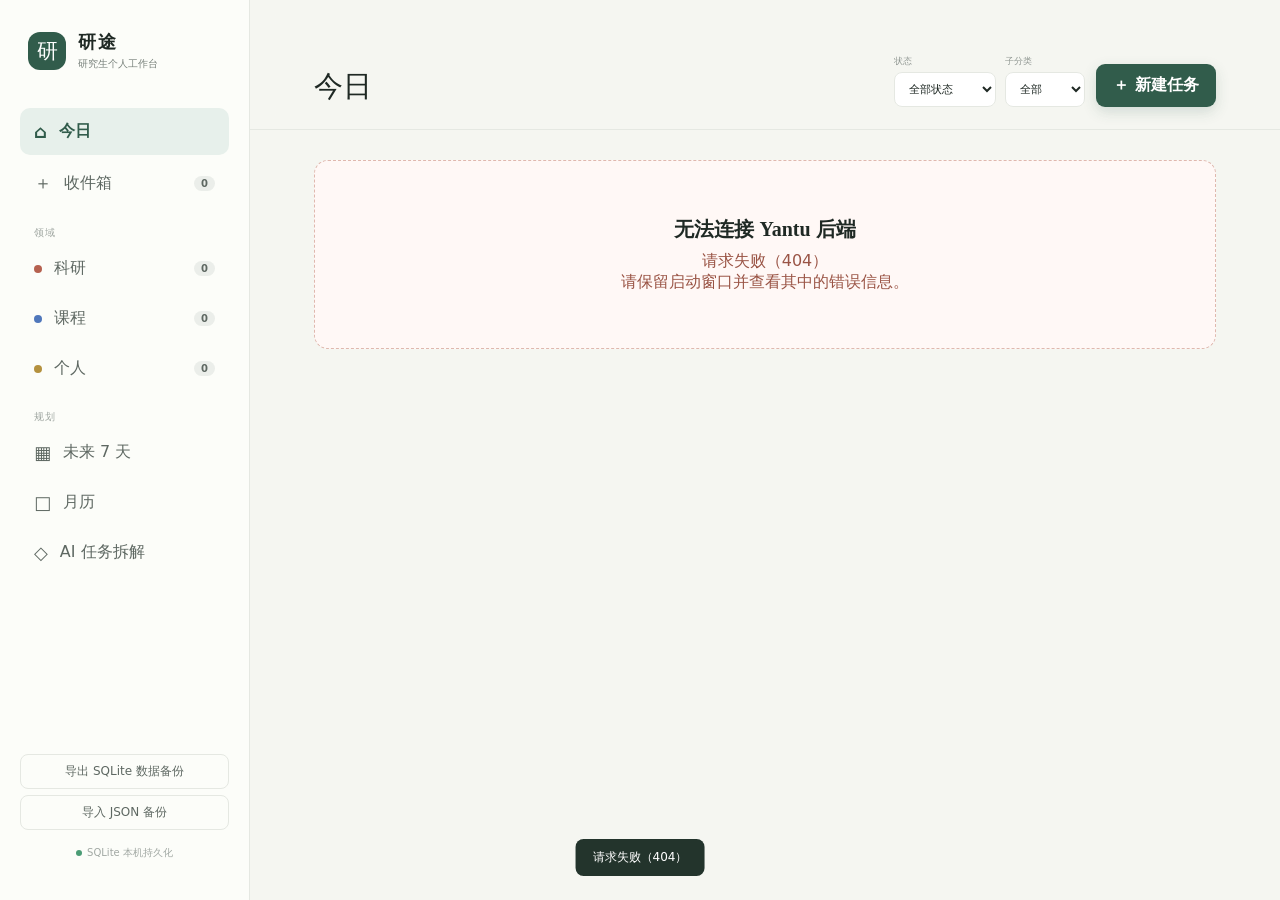
==== src/yantu/web/index.html @ 98b24134 "Initial Yantu project structure" ====
<!doctype html>
<html lang="zh-CN">
<head>
  <meta charset="UTF-8">
  <meta name="viewport" content="width=device-width, initial-scale=1.0">
  <meta name="theme-color" content="#f7f8f3">
  <title>研途 · 研究生个人工作台</title>
  <link rel="stylesheet" href="styles.css?v=20260811.3">
</head>
<body>
  <div class="app-shell">
    <aside class="sidebar">
      <div class="brand"><span class="brand-mark">研</span><div><strong>研途</strong><small>研究生个人工作台</small></div></div>
      <nav id="nav" aria-label="主导航">
        <button class="nav-item active" data-view="today"><span>⌂</span>今日</button>
        <button class="nav-item" data-view="inbox"><span>＋</span>收件箱 <b id="count-inbox">0</b></button>
        <p class="nav-label">领域</p>
        <button class="nav-item" data-view="research"><i class="dot research"></i>科研 <b id="count-research">0</b></button>
        <button class="nav-item" data-view="course"><i class="dot course"></i>课程 <b id="count-course">0</b></button>
        <button class="nav-item" data-view="personal"><i class="dot personal"></i>个人 <b id="count-personal">0</b></button>
        <p class="nav-label">规划</p>
        <button class="nav-item" data-view="week"><span>▦</span>未来 7 天</button>
        <button class="nav-item" data-view="month"><span>□</span>月历</button>
        <button class="nav-item" data-view="ai"><span>◇</span>AI 任务拆解</button>
      </nav>
      <div class="sidebar-bottom">
        <button class="quiet-btn" id="export-btn">导出 SQLite 数据备份</button>
        <label class="quiet-btn file-btn">导入 JSON 备份<input type="file" id="import-file" accept="application/json"></label>
        <p><span class="storage-dot"></span>SQLite 本机持久化</p>
      </div>
    </aside>

    <main>
      <header class="topbar">
        <button class="menu-btn" id="menu-btn" aria-label="打开菜单">☰</button>
        <div><p id="date-label"></p><h1 id="view-title">今日</h1></div>
        <div class="top-actions">
          <label class="compact-field"><span>状态</span><select id="status-filter"><option value="all">全部状态</option><option value="not_started">未开始</option><option value="in_progress">进行中</option><option value="waiting">等待</option><option value="completed">已完成</option><option value="cancelled">已取消</option></select></label>
          <label class="compact-field"><span>子分类</span><select id="subcategory-filter"><option value="all">全部</option></select></label>
          <button class="primary-btn" id="add-btn"><span>＋</span> 新建任务</button>
        </div>
      </header>
      <section id="content" class="content" aria-live="polite"><div class="loading">正在连接 Yantu 数据库…</div></section>
    </main>
  </div>

  <dialog id="task-dialog">
    <form id="task-form">
      <div class="dialog-head"><div><p>把想法变成下一步行动</p><h2 id="dialog-title">新建任务</h2></div><button type="button" class="icon-btn" id="close-dialog" aria-label="关闭">×</button></div>
      <input type="hidden" id="task-id">
      <label class="field full"><span>标题 *</span><input id="task-title" required maxlength="160" placeholder="例如：整理本周实验结果并准备组会汇报" autofocus></label>
      <div class="form-grid">
        <label class="field"><span>一级领域 *</span><select id="task-domain"><option value="research">科研</option><option value="course">课程</option><option value="personal">个人</option><option value="inbox">收件箱（稍后整理）</option></select></label>
        <label class="field"><span>二级分类 / 标签</span><input id="task-subcategory" maxlength="60" placeholder="论文阅读、实验、作业……"></label>
      </div>
      <label class="field full"><span>描述</span><textarea id="task-description" rows="2" maxlength="1000" placeholder="任务背景、完成标准或下一步行动"></textarea></label>
      <div class="form-grid three">
        <label class="field"><span>开始日期</span><input type="date" id="task-start-date"></label>
        <label class="field"><span>截止日期</span><input type="date" id="task-due-date"></label>
        <label class="field"><span>优先级</span><select id="task-priority"><option value="urgent">紧急</option><option value="high">高</option><option value="medium" selected>中</option><option value="low">低</option></select></label>
      </div>
      <div class="form-grid three">
        <label class="field"><span>状态</span><select id="task-status"><option value="not_started">未开始</option><option value="in_progress">进行中</option><option value="waiting">等待</option><option value="completed">已完成</option><option value="cancelled">已取消</option></select></label>
        <label class="field"><span>完成度（%）</span><input type="number" id="task-progress" min="0" max="100" step="5" value="0"></label>
        <label class="field"><span>标签（逗号分隔）</span><input id="task-tags" maxlength="200" placeholder="导师, 组会"></label>
      </div>
      <div class="form-grid">
        <label class="field"><span>预计耗时（分钟）</span><input type="number" id="task-estimated" min="0" max="100000" step="5" value="60"></label>
        <label class="field"><span>实际耗时（分钟）</span><input type="number" id="task-actual" min="0" max="100000" step="5" value="0"></label>
      </div>
      <div class="repeat-row"><label><input type="checkbox" id="task-recurring"> 重复任务</label><input id="task-recurrence" maxlength="100" placeholder="例如：每月最后一个周五" disabled></div>
      <label class="field full"><span>备注</span><textarea id="task-notes" rows="2" maxlength="1000" placeholder="资料位置、临时提醒或复盘记录"></textarea></label>
      <div class="dialog-actions"><button type="button" class="danger-btn hidden" id="delete-btn">删除任务</button><span></span><button type="button" class="secondary-btn" id="cancel-btn">取消</button><button type="submit" class="primary-btn">保存任务</button></div>
    </form>
  </dialog>
  <div class="toast" id="toast" role="status"></div>
  <script src="app.js?v=20260811.3"></script>
</body>
</html>
---- src/yantu/web/styles.css ----
:root{--bg:#f5f6f1;--panel:#fff;--ink:#1f2924;--muted:#78817b;--line:#e5e8e2;--green:#315c4b;--green2:#e7f0eb;--course:#4f77bb;--research:#b5614f;--life:#b4913e;--shadow:0 18px 50px rgba(36,55,46,.11)}*{box-sizing:border-box}body{margin:0;background:var(--bg);color:var(--ink);font-family:"Microsoft YaHei UI","PingFang SC",system-ui,sans-serif}.app-shell{display:grid;grid-template-columns:250px 1fr;min-height:100vh}.sidebar{position:sticky;top:0;height:100vh;background:#fcfdf9;border-right:1px solid var(--line);padding:30px 20px;display:flex;flex-direction:column}.brand{display:flex;gap:12px;align-items:center;padding:0 8px 34px}.brand-mark{display:grid;place-items:center;width:38px;height:38px;background:var(--green);color:white;border-radius:12px;font-family:serif;font-size:21px}.brand strong{display:block;font-size:18px;letter-spacing:2px}.brand small{display:block;color:var(--muted);font-size:10px;margin-top:3px}.nav-item,.filter-item,.quiet-btn{border:0;background:transparent;color:#5e6862;font:inherit;cursor:pointer}.nav-item{width:100%;padding:13px 14px;border-radius:10px;text-align:left;margin:3px 0;display:flex;gap:12px;align-items:center}.nav-item span{font-size:18px}.nav-item:hover,.nav-item.active{background:var(--green2);color:var(--green);font-weight:650}.sidebar-section{margin-top:26px;border-top:1px solid var(--line);padding-top:23px}.sidebar-section>p{font-size:11px;color:#9aa19d;text-transform:uppercase;letter-spacing:1.5px;padding:0 14px}.filter-item{width:100%;display:flex;align-items:center;gap:10px;padding:10px 14px;border-radius:9px;text-align:left}.filter-item:hover,.filter-item.active{background:#f1f3ef;color:var(--ink)}.filter-item b{margin-left:auto;font-size:11px;background:#ecefeb;padding:2px 7px;border-radius:20px}.dot{width:8px;height:8px;border-radius:50%;background:#aeb5b0}.dot.course{background:var(--course)}.dot.research{background:var(--research)}.dot.life{background:var(--life)}.sidebar-bottom{margin-top:auto;display:grid;gap:6px}.quiet-btn{border:1px solid var(--line);border-radius:8px;padding:8px 10px;text-align:center;font-size:12px}.file-btn input{display:none}.sidebar-bottom p{text-align:center;font-size:10px;color:#a1a8a3}.topbar{height:130px;padding:32px 5vw 22px;display:flex;align-items:end;border-bottom:1px solid var(--line);background:rgba(245,246,241,.85);backdrop-filter:blur(12px);position:sticky;top:0;z-index:5}.topbar p{margin:0 0 5px;color:var(--muted);font-size:13px}.topbar h1{margin:0;font-family:Georgia,"Songti SC",serif;font-size:29px;font-weight:500}.topbar .primary-btn{margin-left:auto}.primary-btn,.secondary-btn,.danger-btn{border:0;border-radius:9px;padding:11px 17px;font:inherit;font-weight:650;cursor:pointer}.primary-btn{background:var(--green);color:white;box-shadow:0 5px 14px rgba(49,92,75,.18)}.primary-btn:hover{background:#254c3d}.secondary-btn{background:#edf0ec;color:var(--ink)}.danger-btn{background:#fff0ed;color:#a34d3e}.content{padding:30px 5vw 60px;max-width:1400px;margin:auto}.summary-grid{display:grid;grid-template-columns:2fr 1fr 1fr;gap:16px;margin-bottom:26px}.summary-card{background:var(--panel);border:1px solid var(--line);border-radius:14px;padding:20px 22px;min-height:106px}.summary-card.hero{background:var(--green);color:white;border:0;position:relative;overflow:hidden}.summary-card.hero:after{content:"";position:absolute;width:130px;height:130px;border:24px solid rgba(255,255,255,.06);border-radius:50%;right:-35px;top:-45px}.summary-card p{margin:0;color:var(--muted);font-size:12px}.summary-card.hero p{color:#c8d8d1}.summary-card strong{display:block;font-family:Georgia,serif;font-size:30px;margin-top:9px;font-weight:500}.summary-card span{font-size:12px;color:var(--muted)}.summary-card.hero span{color:#c8d8d1}.section-head{display:flex;justify-content:space-between;align-items:center;margin:22px 0 12px}.section-head h2{font-size:15px;margin:0}.section-head span{font-size:12px;color:var(--muted)}.task-list{display:grid;gap:9px}.task-card{background:var(--panel);border:1px solid var(--line);border-left:4px solid #aeb5b0;border-radius:11px;padding:15px 17px;display:grid;grid-template-columns:auto 1fr auto;gap:14px;align-items:center;transition:.15s}.task-card:hover{transform:translateY(-1px);box-shadow:0 8px 22px rgba(40,55,48,.06)}.task-card.course{border-left-color:var(--course)}.task-card.research{border-left-color:var(--research)}.task-card.life{border-left-color:var(--life)}.check{appearance:none;width:19px;height:19px;border:2px solid #bac2bd;border-radius:50%;cursor:pointer}.check:checked{background:var(--green);border-color:var(--green);box-shadow:inset 0 0 0 4px white}.task-main{min-width:0}.task-main h3{font-size:14px;margin:0 0 5px;font-weight:650}.task-main p{font-size:11px;color:var(--muted);margin:0;white-space:nowrap;overflow:hidden;text-overflow:ellipsis}.task-card.done{opacity:.55}.task-card.done h3{text-decoration:line-through}.task-meta{text-align:right;display:flex;align-items:center;gap:9px}.badge{font-size:10px;padding:4px 8px;border-radius:12px;background:#f0f2ef;color:#68716c;white-space:nowrap}.badge.high{background:#fff0ed;color:#a45143}.edit-btn{border:0;background:transparent;color:#8a928d;cursor:pointer;font-size:18px;padding:5px}.empty{background:var(--panel);border:1px dashed #ccd2cd;border-radius:14px;text-align:center;padding:55px 20px;color:var(--muted)}.empty strong{display:block;color:var(--ink);font-family:Georgia,"Songti SC",serif;font-size:20px;margin-bottom:8px}.week-grid{display:grid;grid-template-columns:repeat(7,1fr);gap:9px}.day-column{min-height:360px}.day-head{padding:10px;text-align:center;color:var(--muted);font-size:11px}.day-head strong{display:block;color:var(--ink);font-family:Georgia,serif;font-size:20px;margin-top:4px}.day-head.today strong{background:var(--green);color:white;width:32px;height:32px;line-height:32px;border-radius:50%;margin:4px auto 0}.mini-task{background:white;border:1px solid var(--line);border-left:3px solid #aaa;border-radius:8px;padding:9px;margin-bottom:7px;cursor:pointer}.mini-task.course{border-left-color:var(--course)}.mini-task.research{border-left-color:var(--research)}.mini-task.life{border-left-color:var(--life)}.mini-task.done{opacity:.45;text-decoration:line-through}.mini-task b{display:block;font-size:11px;line-height:1.4}.mini-task span{font-size:9px;color:var(--muted)}.calendar{display:grid;grid-template-columns:repeat(7,1fr);background:var(--line);gap:1px;border:1px solid var(--line);border-radius:13px;overflow:hidden}.calendar-weekday{background:#f2f4f0;padding:10px;text-align:center;font-size:11px;color:var(--muted)}.calendar-day{background:white;min-height:112px;padding:9px}.calendar-day.outside{background:#fafbf8;color:#bdc3bf}.calendar-day .num{font:14px Georgia,serif}.calendar-day.today .num{display:grid;place-items:center;width:25px;height:25px;background:var(--green);color:white;border-radius:50%}.cal-task{font-size:9px;padding:4px 5px;border-radius:4px;background:#f1f3f0;margin-top:5px;white-space:nowrap;overflow:hidden;text-overflow:ellipsis;cursor:pointer}.cal-task.course{color:#385d99;background:#eef3fb}.cal-task.research{color:#994b3e;background:#fbeeea}.cal-task.life{color:#8c701e;background:#fbf5df}.month-nav{display:flex;align-items:center;justify-content:space-between;margin-bottom:14px}.month-nav h2{font-family:Georgia,"Songti SC",serif;font-size:19px;font-weight:500}.month-nav button{border:1px solid var(--line);background:white;border-radius:8px;padding:7px 12px;cursor:pointer}.menu-btn{display:none;border:0;background:transparent;font-size:22px;margin-right:12px}dialog{border:0;border-radius:16px;padding:0;width:min(600px,calc(100vw - 30px));box-shadow:var(--shadow)}dialog::backdrop{background:rgba(26,36,31,.45);backdrop-filter:blur(3px)}#task-form{padding:26px}.dialog-head{display:flex;justify-content:space-between;margin-bottom:24px}.dialog-head p{margin:0 0 4px;color:var(--muted);font-size:11px}.dialog-head h2{margin:0;font-family:Georgia,"Songti SC",serif;font-weight:500}.icon-btn{border:0;background:#f0f2ef;width:30px;height:30px;border-radius:50%;font-size:20px;cursor:pointer}.form-grid{display:grid;grid-template-columns:1fr 1fr;gap:16px}.field{display:grid;gap:7px;margin-bottom:16px}.field span{font-size:11px;color:#68716b;font-weight:650}.field input,.field select,.field textarea{width:100%;border:1px solid #dce1dc;border-radius:8px;padding:11px 12px;background:#fbfcfa;font:inherit;font-size:13px;color:var(--ink);outline:none}.field input:focus,.field select:focus,.field textarea:focus{border-color:#6f9485;box-shadow:0 0 0 3px #eaf1ed}.field textarea{resize:vertical}.dialog-actions{display:flex;gap:9px;align-items:center;margin-top:8px}.dialog-actions span{flex:1}.hidden{display:none}.toast{position:fixed;bottom:24px;left:50%;transform:translate(-50%,20px);background:#23342c;color:white;padding:10px 17px;border-radius:8px;font-size:12px;opacity:0;pointer-events:none;transition:.25s;z-index:20}.toast.show{opacity:1;transform:translate(-50%,0)}@media(max-width:850px){.app-shell{grid-template-columns:1fr}.sidebar{position:fixed;z-index:12;transform:translateX(-100%);transition:.2s;width:250px;box-shadow:var(--shadow)}.sidebar.open{transform:translateX(0)}.menu-btn{display:block}.topbar{height:105px;padding:20px}.content{padding:20px}.summary-grid{grid-template-columns:1fr 1fr}.summary-card.hero{grid-column:1/-1}.week-grid{grid-template-columns:1fr}.day-column{min-height:0}.day-head{text-align:left;display:flex;align-items:center;gap:8px}.day-head strong,.day-head.today strong{margin:0}.calendar-day{min-height:82px;padding:5px}.calendar-weekday{padding:7px 2px}.cal-task{font-size:0;width:7px;height:7px;padding:0;border-radius:50%;display:inline-block;margin-right:2px}.topbar h1{font-size:23px}}@media(max-width:520px){.topbar .primary-btn{font-size:0;padding:10px 12px}.topbar .primary-btn span{font-size:21px}.form-grid{grid-template-columns:1fr}.summary-grid{gap:9px}.summary-card{padding:16px}.task-meta .badge:not(.high){display:none}}

/* Yantu workstation additions */
:root{--personal:#b4913e}.nav-label{margin:18px 14px 5px;color:#a0a7a2;font-size:10px;letter-spacing:1.4px;text-transform:uppercase}.nav-item b{margin-left:auto;font-size:10px;background:#ebeeea;border-radius:20px;padding:2px 7px}.dot.personal{background:var(--personal)}.storage-dot{display:inline-block;width:6px;height:6px;border-radius:50%;background:#4a9c75;margin-right:5px}.top-actions{margin-left:auto;display:flex;align-items:end;gap:9px}.top-actions .primary-btn{margin-left:2px}.compact-field{display:grid;gap:4px}.compact-field span{font-size:9px;color:#909792}.compact-field select{border:1px solid var(--line);background:white;border-radius:8px;padding:9px 26px 9px 10px;color:var(--ink);font:inherit;font-size:11px}.loading{padding:70px;text-align:center;color:var(--muted)}.task-card.personal,.task-card.inbox{border-left-color:var(--personal)}.task-card.overdue{background:#fffcfb}.task-title-row{display:flex;align-items:center;gap:7px;min-width:0}.task-title-row h3{overflow:hidden;text-overflow:ellipsis;white-space:nowrap}.status-badge{font-size:9px;padding:3px 7px;border-radius:20px;background:#eef0ee;color:#6d756f;white-space:nowrap}.status-badge.in_progress{background:#e9f1f8;color:#3f6f99}.status-badge.waiting{background:#fff5da;color:#856a20}.status-badge.completed{background:#e6f2e9;color:#39724b}.status-badge.cancelled{background:#eee;color:#888}.task-main .description{margin-top:5px;color:#58635c}.progress-track{height:3px;background:#eef0ed;border-radius:2px;margin-top:9px;overflow:hidden}.progress-track i{display:block;height:100%;background:var(--green);border-radius:2px}.task-controls{display:grid;grid-template-columns:110px 125px auto;gap:6px;align-items:center}.task-controls select,.task-controls input{border:1px solid var(--line);background:#fafbf9;border-radius:7px;padding:7px;font:inherit;font-size:10px;color:#657069;min-width:0}.task-controls .priority-select.urgent{color:#a63f33;background:#fff0ed}.task-controls .priority-select.high{color:#9d563e;background:#fff7ef}.task-controls .edit-btn{font-size:11px;border:1px solid var(--line);border-radius:7px;padding:7px 10px}.quick-capture{display:grid;grid-template-columns:1.2fr 2fr auto;gap:14px;align-items:center;background:var(--green);color:white;border-radius:15px;padding:22px;margin-bottom:28px}.quick-capture strong,.quick-capture span{display:block}.quick-capture strong{font-family:Georgia,"Songti SC",serif;font-size:17px;font-weight:500}.quick-capture span{font-size:10px;color:#c9d9d2;margin-top:5px}.quick-capture input{border:0;border-radius:9px;padding:12px 14px;font:inherit;outline:none}.quick-capture .primary-btn{background:white;color:var(--green);box-shadow:none}.domain-intro{display:grid;grid-template-columns:1fr auto auto;gap:34px;align-items:center;background:white;border:1px solid var(--line);border-top:4px solid var(--green);border-radius:14px;padding:24px 28px}.domain-intro.research{border-top-color:var(--research)}.domain-intro.course{border-top-color:var(--course)}.domain-intro.personal{border-top-color:var(--personal)}.domain-intro p{margin:0 0 5px;color:var(--muted);font-size:10px}.domain-intro h2{margin:0;font:500 20px Georgia,"Songti SC",serif}.domain-intro>div:not(:first-child){min-width:100px;border-left:1px solid var(--line);padding-left:24px}.domain-intro strong,.domain-intro span{display:block}.domain-intro strong{font:23px Georgia,serif}.domain-intro span{font-size:9px;color:var(--muted);margin-top:4px}.mini-task{width:100%;text-align:left}.mini-task.personal,.mini-task.inbox{border-left-color:var(--personal)}.day-empty{text-align:center;color:#bec4c0;font-size:10px;margin-top:20px}.cal-task{display:block;width:100%;border:0;text-align:left}.cal-task.personal,.cal-task.inbox{color:#8c701e;background:#fbf5df}.cal-more{font-size:9px;color:var(--muted);margin-top:4px}.empty.error{border-color:#dfb8ae;background:#fff8f6;color:#9a5445}dialog{width:min(780px,calc(100vw - 30px));max-height:calc(100vh - 30px);overflow:auto}.form-grid.three{grid-template-columns:repeat(3,1fr)}.repeat-row{display:grid;grid-template-columns:auto 1fr;gap:15px;align-items:center;margin:0 0 16px;font-size:11px;color:#66706a}.repeat-row input[type=text],.repeat-row>input{border:1px solid #dce1dc;border-radius:8px;padding:10px;background:#fbfcfa;font:inherit}.repeat-row>input:disabled{opacity:.5}
@media(max-width:1100px){.task-card{grid-template-columns:auto 1fr}.task-controls{grid-column:2;grid-template-columns:100px 120px auto}.topbar{height:auto;min-height:120px}.top-actions{flex-wrap:wrap;justify-content:flex-end}}
@media(max-width:850px){.topbar{align-items:center}.compact-field{display:none}.quick-capture{grid-template-columns:1fr}.domain-intro{grid-template-columns:1fr 1fr}.domain-intro>div:first-child{grid-column:1/-1}.form-grid.three{grid-template-columns:1fr 1fr}.task-controls{grid-template-columns:1fr 1fr auto}}
@media(max-width:520px){.task-card{padding:13px;gap:10px}.task-controls{grid-template-columns:1fr auto}.task-controls input[type=date]{display:none}.form-grid.three{grid-template-columns:1fr}.domain-intro{gap:15px;padding:20px}.dialog-actions{position:sticky;bottom:-26px;background:white;padding:12px 0}.repeat-row{grid-template-columns:1fr}}
.quick-capture.compact{padding:16px 20px;margin-bottom:18px;grid-template-columns:1.2fr 2fr auto}.tag-row{display:flex;gap:5px;flex-wrap:wrap;margin-top:7px}.tag-row span{font-size:9px;color:#557062;background:#edf3ef;border-radius:10px;padding:2px 7px}
@media(max-width:850px){.quick-capture.compact{grid-template-columns:1fr}}
.ai-workbench{max-width:980px;margin:auto}.ai-hero{display:flex;justify-content:space-between;gap:24px;background:linear-gradient(135deg,#294f42,#3c6b5a);color:white;border-radius:18px;padding:28px 30px;margin-bottom:18px}.ai-hero p,.ai-hero h2{margin:0}.ai-hero p{font-size:11px;color:#c7d9d2}.ai-hero h2{font:500 24px Georgia,"Songti SC",serif;margin:7px 0 10px}.ai-hero span{font-size:11px;color:#d7e3de}.ai-status{align-self:flex-start;background:#fff1d0;color:#765e1c;border-radius:20px;padding:6px 11px;font-size:10px;white-space:nowrap}.ai-status.ready{background:#d9efe3;color:#285c43}.ai-form,.ai-preview{background:white;border:1px solid var(--line);border-radius:15px;padding:24px;margin-bottom:18px}.ai-form .primary-btn:disabled{opacity:.55;cursor:wait}.ai-subtasks{display:grid;gap:8px}.ai-subtasks article{display:grid;grid-template-columns:32px 1fr auto;gap:12px;align-items:center;border:1px solid var(--line);border-radius:10px;padding:13px}.ai-subtasks article>b{display:grid;place-items:center;width:28px;height:28px;border-radius:50%;background:var(--green2);color:var(--green)}.ai-subtasks h3,.ai-subtasks p{margin:0}.ai-subtasks h3{font-size:13px}.ai-subtasks p,.ai-subtasks article>span,.ai-confirm p{font-size:10px;color:var(--muted)}.ai-confirm{display:flex;align-items:center;justify-content:flex-end;gap:18px;margin-top:18px}.ai-confirm p{margin:0}.ai-confirm .primary-btn{white-space:nowrap}@media(max-width:620px){.ai-hero,.ai-confirm{align-items:stretch;flex-direction:column}.ai-subtasks article{grid-template-columns:32px 1fr}.ai-subtasks article>span{grid-column:2}}
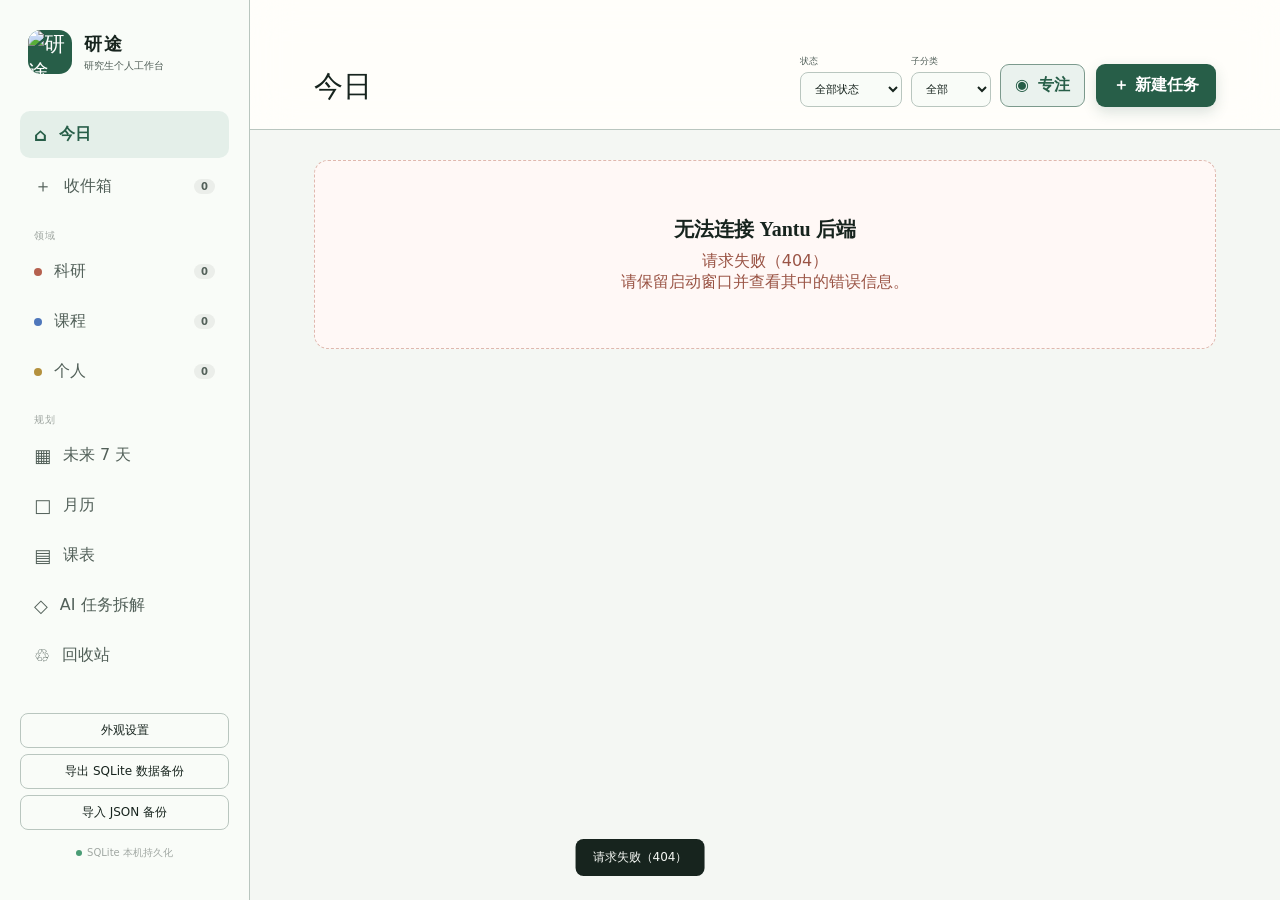
==== commit 8297a060: "feat: add schedule import and adaptive daily planning" ====
--- a/src/yantu/web/index.html
+++ b/src/yantu/web/index.html
@@ -3,14 +3,24 @@
 <head>
   <meta charset="UTF-8">
   <meta name="viewport" content="width=device-width, initial-scale=1.0">
-  <meta name="theme-color" content="#f7f8f3">
+  <meta name="theme-color" content="#f5f7f3" id="theme-color">
   <title>研途 · 研究生个人工作台</title>
+  <link rel="icon" href="/favicon.ico" sizes="any">
+  <link rel="icon" type="image/png" sizes="32x32" href="/assets/logo-32.png">
+  <link rel="apple-touch-icon" href="/assets/logo-192.png">
+  <script>
+    try {
+      const cached=JSON.parse(localStorage.getItem('yantu.appearance.cache.v1')||'null');
+      if(cached){document.documentElement.dataset.theme=cached.resolved_mode||cached.mode||'light';document.documentElement.dataset.preset=cached.preset||'forest'}
+    } catch (_) {}
+  </script>
   <link rel="stylesheet" href="styles.css?v=20260811.3">
+  <link rel="stylesheet" href="theme.css?v=20260819.1">
 </head>
 <body>
   <div class="app-shell">
     <aside class="sidebar">
-      <div class="brand"><span class="brand-mark">研</span><div><strong>研途</strong><small>研究生个人工作台</small></div></div>
+      <div class="brand"><img class="brand-mark" src="/assets/logo-64.png" alt="研途 Logo"><div><strong>研途</strong><small>研究生个人工作台</small></div></div>
       <nav id="nav" aria-label="主导航">
         <button class="nav-item active" data-view="today"><span>⌂</span>今日</button>
         <button class="nav-item" data-view="inbox"><span>＋</span>收件箱 <b id="count-inbox">0</b></button>
@@ -21,9 +31,12 @@
         <p class="nav-label">规划</p>
         <button class="nav-item" data-view="week"><span>▦</span>未来 7 天</button>
         <button class="nav-item" data-view="month"><span>□</span>月历</button>
+        <button class="nav-item" data-view="schedule"><span>▤</span>课表</button>
         <button class="nav-item" data-view="ai"><span>◇</span>AI 任务拆解</button>
+        <button class="nav-item" data-view="trash"><span>♲</span>回收站</button>
       </nav>
       <div class="sidebar-bottom">
+        <button class="quiet-btn" id="appearance-btn">外观设置</button>
         <button class="quiet-btn" id="export-btn">导出 SQLite 数据备份</button>
         <label class="quiet-btn file-btn">导入 JSON 备份<input type="file" id="import-file" accept="application/json"></label>
         <p><span class="storage-dot"></span>SQLite 本机持久化</p>
@@ -37,6 +50,7 @@
         <div class="top-actions">
           <label class="compact-field"><span>状态</span><select id="status-filter"><option value="all">全部状态</option><option value="not_started">未开始</option><option value="in_progress">进行中</option><option value="waiting">等待</option><option value="completed">已完成</option><option value="cancelled">已取消</option></select></label>
           <label class="compact-field"><span>子分类</span><select id="subcategory-filter"><option value="all">全部</option></select></label>
+          <button class="focus-launch" id="focus-btn"><span>◉</span> 专注</button>
           <button class="primary-btn" id="add-btn"><span>＋</span> 新建任务</button>
         </div>
       </header>
@@ -73,7 +87,69 @@
       <div class="dialog-actions"><button type="button" class="danger-btn hidden" id="delete-btn">删除任务</button><span></span><button type="button" class="secondary-btn" id="cancel-btn">取消</button><button type="submit" class="primary-btn">保存任务</button></div>
     </form>
   </dialog>
-  <div class="toast" id="toast" role="status"></div>
-  <script src="app.js?v=20260811.3"></script>
+  <dialog id="schedule-dialog">
+    <form id="schedule-form">
+      <div class="dialog-head"><div><p>本地解析，不上传云端</p><h2>导入课表</h2></div><button type="button" class="icon-btn" id="close-schedule-dialog" aria-label="关闭">×</button></div>
+      <div id="schedule-step-input">
+        <label class="field"><span>课表文件 *</span><input type="file" id="schedule-file" accept=".png,.jpg,.jpeg,.xlsx,.csv" required></label>
+        <div class="form-grid three">
+          <label class="field"><span>学期名称 *</span><input id="semester-name" required placeholder="2026 秋季学期"></label>
+          <label class="field"><span>学期开始 *</span><input type="date" id="semester-start" required></label>
+          <label class="field"><span>学期结束 *</span><input type="date" id="semester-end" required></label>
+        </div>
+        <p class="form-hint">支持 PNG/JPG、XLSX、CSV，最大 10 MB。图片首次识别需要初始化本地 OCR 模型。</p>
+        <div class="dialog-actions"><span></span><button type="button" class="secondary-btn" id="cancel-schedule">取消</button><button type="submit" class="primary-btn" id="recognize-schedule">识别并预览</button></div>
+      </div>
+      <div id="schedule-preview" class="hidden"></div>
+    </form>
+  </dialog>
+  <dialog id="course-dialog">
+    <form id="course-form">
+      <div class="dialog-head"><div><p>修改将影响整门课程</p><h2>编辑课程</h2></div><button type="button" class="icon-btn" id="close-course-dialog" aria-label="关闭">×</button></div>
+      <input type="hidden" id="course-id">
+      <label class="field"><span>课程名称 *</span><input id="course-name" required maxlength="120"></label>
+      <div class="form-grid"><label class="field"><span>教师</span><input id="course-teacher"></label><label class="field"><span>地点</span><input id="course-location"></label></div>
+      <div class="form-grid three"><label class="field"><span>星期</span><select id="course-weekday"><option value="1">周一</option><option value="2">周二</option><option value="3">周三</option><option value="4">周四</option><option value="5">周五</option><option value="6">周六</option><option value="7">周日</option></select></label><label class="field"><span>开始节次</span><input type="number" id="course-start-period" min="1"></label><label class="field"><span>结束节次</span><input type="number" id="course-end-period" min="1"></label></div>
+      <div class="form-grid"><label class="field"><span>上课时间</span><input type="time" id="course-start-time"></label><label class="field"><span>下课时间</span><input type="time" id="course-end-time"></label></div>
+      <div class="form-grid three"><label class="field"><span>开始周</span><input type="number" id="course-start-week" min="1"></label><label class="field"><span>结束周</span><input type="number" id="course-end-week" min="1"></label><label class="field"><span>周次规则</span><select id="course-week-pattern"><option value="all">每周</option><option value="odd">单周</option><option value="even">双周</option></select></label></div>
+      <label class="field"><span>备注</span><textarea id="course-notes" rows="3"></textarea></label>
+      <div class="dialog-actions"><span></span><button type="button" class="secondary-btn" id="cancel-course">取消</button><button type="submit" class="primary-btn">保存课程</button></div>
+    </form>
+  </dialog>
+  <dialog id="appearance-dialog" class="appearance-dialog">
+    <form id="appearance-form">
+      <div class="dialog-head"><div><p>只保存在这台电脑</p><h2>外观设置</h2></div><button type="button" class="icon-btn" id="close-appearance" aria-label="关闭">×</button></div>
+      <div class="appearance-layout">
+        <div class="appearance-controls">
+          <fieldset class="appearance-group"><legend>显示模式</legend><div class="segmented" id="appearance-modes"><label><input type="radio" name="appearance-mode" value="system">跟随系统</label><label><input type="radio" name="appearance-mode" value="light">浅色</label><label><input type="radio" name="appearance-mode" value="dark">深色</label></div></fieldset>
+          <fieldset class="appearance-group"><legend>主题预设</legend><div class="preset-grid" id="appearance-presets"><label data-preset="forest"><input type="radio" name="appearance-preset" value="forest"><i></i><span>研林</span></label><label data-preset="paper"><input type="radio" name="appearance-preset" value="paper"><i></i><span>纸页</span></label><label data-preset="mist"><input type="radio" name="appearance-preset" value="mist"><i></i><span>晨雾</span></label><label data-preset="night"><input type="radio" name="appearance-preset" value="night"><i></i><span>夜航</span></label></div></fieldset>
+          <label class="field"><span>背景类型</span><select id="appearance-background-type"><option value="none">无背景</option><option value="solid">纯色</option><option value="gradient">渐变</option><option value="image">本地图片</option></select></label>
+          <div id="appearance-solid" class="appearance-option"><label class="color-field"><span>背景颜色</span><input type="color" id="appearance-color"></label></div>
+          <div id="appearance-gradient" class="appearance-option gradient-fields"><label class="color-field"><span>起始颜色</span><input type="color" id="appearance-gradient-start"></label><label class="color-field"><span>结束颜色</span><input type="color" id="appearance-gradient-end"></label><label class="field"><span>角度</span><input type="range" id="appearance-gradient-angle" min="0" max="360"><output id="appearance-angle-output"></output></label></div>
+          <div id="appearance-image" class="appearance-option"><label class="image-drop">选择 PNG、JPG 或 WebP（最大 8 MB）<input type="file" id="appearance-image-file" accept="image/png,image/jpeg,image/webp"></label><button type="button" class="danger-link" id="remove-background">移除当前图片</button></div>
+          <label class="field opacity-field"><span>面板清晰度</span><input type="range" id="appearance-opacity" min="0.84" max="0.98" step="0.01"><output id="appearance-opacity-output"></output></label>
+        </div>
+        <div class="theme-preview" id="theme-preview" aria-label="主题效果预览"><img src="/assets/logo-64.png" alt=""><div><small>下一步</small><strong>整理本周实验记录</strong><span>今天 18:00 · 科研</span></div></div>
+      </div>
+      <p class="contrast-note" id="contrast-note">正在检测背景可读性…</p>
+      <div class="dialog-actions"><button type="button" class="danger-btn" id="reset-appearance">恢复默认</button><span></span><button type="button" class="secondary-btn" id="cancel-appearance">取消</button><button type="submit" class="primary-btn">保存外观</button></div>
+    </form>
+  </dialog>
+  <dialog id="planning-dialog" class="planning-dialog">
+    <form id="planning-form">
+      <div class="dialog-head"><div><p>规则引擎先预览，确认后写入</p><h2>今日时间规划</h2></div><button type="button" class="icon-btn" id="close-planning" aria-label="关闭规划">×</button></div>
+      <div class="planning-preferences">
+        <div class="form-grid"><label class="field"><span>可工作时段</span><div class="time-pair"><input type="time" id="plan-work-start"><b>至</b><input type="time" id="plan-work-end"></div></label><label class="field"><span>规划节拍</span><select id="plan-use-pomodoro"><option value="true">番茄节拍</option><option value="false">自由工作 + 强制缓冲</option></select></label></div>
+        <div class="form-grid three"><label class="field"><span>单次专注</span><input type="number" id="plan-focus" min="10" max="120"><small>分钟</small></label><label class="field"><span>短休息</span><input type="number" id="plan-short-break" min="1" max="30"><small>分钟</small></label><label class="field"><span>长休息</span><input type="number" id="plan-long-break" min="5" max="60"><small>分钟</small></label></div>
+        <div class="form-grid three"><label class="field"><span>几轮后长休息</span><input type="number" id="plan-long-after" min="2" max="8"></label><label class="field"><span>最长连续专注</span><input type="number" id="plan-max-continuous" min="25" max="240"><small>分钟</small></label><label class="field"><span>课程前后缓冲</span><input type="number" id="plan-buffer" min="0" max="60"><small>分钟</small></label></div>
+      </div>
+      <div id="planning-preview" class="planning-preview"><div class="empty"><strong>先生成一个可检查的时间表</strong>会综合任务优先级、Deadline、课程占用和休息偏好。</div></div>
+      <div class="dialog-actions"><span></span><button type="button" class="secondary-btn" id="cancel-planning">取消</button><button type="button" class="secondary-btn" id="preview-planning">生成预览</button><button type="submit" class="primary-btn hidden" id="confirm-planning">确认时间表</button></div>
+    </form>
+  </dialog>
+  <section id="focus-panel" class="focus-panel hidden" aria-label="专注计时器"></section>
+  <div id="context-menu" class="context-menu hidden" role="menu" aria-label="快捷操作"></div>
+  <div class="toast" id="toast" role="status"><span id="toast-text"></span><button id="toast-action" class="hidden"></button></div>
+  <script src="app.js?v=20260820.2"></script>
 </body>
 </html>
--- a/src/yantu/web/styles.css
+++ b/src/yantu/web/styles.css
@@ -7,4 +7,5 @@
 @media(max-width:520px){.task-card{padding:13px;gap:10px}.task-controls{grid-template-columns:1fr auto}.task-controls input[type=date]{display:none}.form-grid.three{grid-template-columns:1fr}.domain-intro{gap:15px;padding:20px}.dialog-actions{position:sticky;bottom:-26px;background:white;padding:12px 0}.repeat-row{grid-template-columns:1fr}}
 .quick-capture.compact{padding:16px 20px;margin-bottom:18px;grid-template-columns:1.2fr 2fr auto}.tag-row{display:flex;gap:5px;flex-wrap:wrap;margin-top:7px}.tag-row span{font-size:9px;color:#557062;background:#edf3ef;border-radius:10px;padding:2px 7px}
 @media(max-width:850px){.quick-capture.compact{grid-template-columns:1fr}}
+.schedule-toolbar{display:flex;gap:12px;align-items:end;margin-bottom:18px}.schedule-toolbar .field{margin:0;min-width:220px}.schedule-board{display:grid;grid-template-columns:70px repeat(7,minmax(110px,1fr));border:1px solid var(--line);border-radius:14px;overflow:auto;background:var(--line);gap:1px}.schedule-cell{background:white;min-height:76px;padding:8px}.schedule-cell.head{min-height:auto;background:#f1f4ef;text-align:center;font-size:11px;color:var(--muted)}.schedule-cell.period{font-size:10px;color:var(--muted);text-align:center}.course-event{display:block;width:100%;border:0;border-left:3px solid var(--course);border-radius:7px;background:#eef3fb;color:#315a91;padding:7px;text-align:left;cursor:pointer;margin-bottom:5px}.course-event b{display:block;font-size:11px}.course-event span{display:block;font-size:9px;margin-top:3px;opacity:.8}.event-list{display:grid;gap:7px;margin-bottom:18px}.event-row{background:#eef3fb;border-left:4px solid var(--course);border-radius:9px;padding:10px 12px;display:flex;justify-content:space-between;gap:12px}.event-row b{font-size:12px}.event-row span{font-size:10px;color:#58769a}.more-btn{border:0;background:transparent;border-radius:6px;padding:5px 8px;cursor:pointer;color:var(--muted)}.context-menu{position:fixed;z-index:50;min-width:190px;background:white;border:1px solid var(--line);border-radius:10px;box-shadow:0 14px 38px rgba(25,40,33,.2);padding:6px}.context-menu button{display:block;width:100%;border:0;background:transparent;text-align:left;padding:9px 11px;border-radius:7px;font:inherit;font-size:12px;cursor:pointer}.context-menu button:hover,.context-menu button:focus{background:var(--green2);outline:0}.context-menu button.danger{color:#a34d3e}.context-menu hr{border:0;border-top:1px solid var(--line);margin:5px}.toast{display:flex;align-items:center;gap:14px}.toast button{border:0;background:transparent;color:#bfe0d2;font-weight:700;cursor:pointer}.schedule-preview-list{display:grid;gap:10px;max-height:52vh;overflow:auto;margin:14px 0}.preview-course{border:1px solid var(--line);border-radius:10px;padding:12px;background:#fbfcfa}.preview-course.invalid{border-color:#dfb8ae}.preview-course-grid{display:grid;grid-template-columns:auto 2fr 1fr 1fr;gap:8px;align-items:center}.preview-course input,.preview-course select{min-width:0;border:1px solid var(--line);border-radius:7px;padding:8px;font:inherit;font-size:11px}.preview-message{font-size:10px;color:#9a5445;margin:7px 0 0}.form-hint{font-size:11px;color:var(--muted);line-height:1.6}.trash-list{display:grid;gap:8px}.trash-row{background:white;border:1px solid var(--line);border-radius:10px;padding:13px;display:flex;align-items:center;gap:10px}.trash-row div{flex:1}.trash-row b,.trash-row span{display:block}.trash-row span{font-size:10px;color:var(--muted);margin-top:3px}.danger-link{border:0;background:transparent;color:#a34d3e;cursor:pointer}.calendar-course{display:block;width:100%;border:0;text-align:left;font-size:9px;padding:4px 5px;border-radius:4px;background:#e9f1fb;color:#315a91;margin-top:5px;white-space:nowrap;overflow:hidden;text-overflow:ellipsis;cursor:pointer}.hidden{display:none!important}@media(max-width:850px){.schedule-board{grid-template-columns:55px repeat(7,105px)}.schedule-toolbar{align-items:stretch;flex-direction:column}.preview-course-grid{grid-template-columns:auto 1fr}.context-menu{min-width:210px}}
 .ai-workbench{max-width:980px;margin:auto}.ai-hero{display:flex;justify-content:space-between;gap:24px;background:linear-gradient(135deg,#294f42,#3c6b5a);color:white;border-radius:18px;padding:28px 30px;margin-bottom:18px}.ai-hero p,.ai-hero h2{margin:0}.ai-hero p{font-size:11px;color:#c7d9d2}.ai-hero h2{font:500 24px Georgia,"Songti SC",serif;margin:7px 0 10px}.ai-hero span{font-size:11px;color:#d7e3de}.ai-status{align-self:flex-start;background:#fff1d0;color:#765e1c;border-radius:20px;padding:6px 11px;font-size:10px;white-space:nowrap}.ai-status.ready{background:#d9efe3;color:#285c43}.ai-form,.ai-preview{background:white;border:1px solid var(--line);border-radius:15px;padding:24px;margin-bottom:18px}.ai-form .primary-btn:disabled{opacity:.55;cursor:wait}.ai-subtasks{display:grid;gap:8px}.ai-subtasks article{display:grid;grid-template-columns:32px 1fr auto;gap:12px;align-items:center;border:1px solid var(--line);border-radius:10px;padding:13px}.ai-subtasks article>b{display:grid;place-items:center;width:28px;height:28px;border-radius:50%;background:var(--green2);color:var(--green)}.ai-subtasks h3,.ai-subtasks p{margin:0}.ai-subtasks h3{font-size:13px}.ai-subtasks p,.ai-subtasks article>span,.ai-confirm p{font-size:10px;color:var(--muted)}.ai-confirm{display:flex;align-items:center;justify-content:flex-end;gap:18px;margin-top:18px}.ai-confirm p{margin:0}.ai-confirm .primary-btn{white-space:nowrap}@media(max-width:620px){.ai-hero,.ai-confirm{align-items:stretch;flex-direction:column}.ai-subtasks article{grid-template-columns:32px 1fr}.ai-subtasks article>span{grid-column:2}}
--- a/src/yantu/web/theme.css
+++ b/src/yantu/web/theme.css
@@ -0,0 +1,217 @@
+:root {
+  color-scheme: light;
+  --canvas: #f4f7f3;
+  --surface-rgb: 255, 255, 252;
+  --surface-strong-rgb: 250, 253, 249;
+  --surface-alpha: .92;
+  --surface: rgba(var(--surface-rgb), var(--surface-alpha));
+  --surface-strong: rgba(var(--surface-strong-rgb), max(.94, var(--surface-alpha)));
+  --text-primary: #17241e;
+  --text-secondary: #526059;
+  --border: rgba(45, 71, 58, .18);
+  --accent: #275e48;
+  --accent-soft: #e4efe9;
+  --danger: #9e4035;
+  --shadow-theme: 0 16px 45px rgba(21, 42, 32, .14);
+  --app-background: none;
+  --theme-color-value: #f4f7f3;
+  --ink: var(--text-primary);
+  --muted: var(--text-secondary);
+  --line: var(--border);
+  --green: var(--accent);
+  --green2: var(--accent-soft);
+  --panel: var(--surface);
+  --bg: var(--canvas);
+  --shadow: var(--shadow-theme);
+}
+
+html[data-theme="dark"] { color-scheme: dark; }
+html, body { min-height: 100%; }
+body {
+  color: var(--text-primary);
+  background-color: var(--canvas);
+  background-image: var(--app-background);
+  background-size: cover;
+  background-position: center;
+  background-attachment: fixed;
+  transition: background-color .2s ease, color .2s ease;
+}
+main { min-width: 0; overflow-x: hidden; }
+.schedule-toolbar { flex-wrap: wrap; }
+
+.sidebar,
+.topbar,
+dialog,
+.task-card,
+.summary-card,
+.domain-intro,
+.ai-form,
+.ai-preview,
+.trash-row,
+.preview-course,
+.calendar-day,
+.schedule-cell,
+.mini-task {
+  color: var(--text-primary);
+  border-color: var(--border);
+}
+.sidebar { background: var(--surface-strong); backdrop-filter: blur(22px) saturate(1.1); }
+.topbar { background: var(--surface); backdrop-filter: blur(20px) saturate(1.08); }
+.task-card, .summary-card, .domain-intro, .ai-form, .ai-preview, .trash-row,
+.preview-course, .calendar-day, .schedule-cell, .mini-task, dialog {
+  background: var(--surface);
+  box-shadow: 0 1px 0 rgba(255,255,255,.08);
+}
+.calendar-weekday, .schedule-cell.head, .icon-btn, .secondary-btn, .badge,
+.status-badge, .context-menu button:hover, .context-menu button:focus {
+  background: var(--accent-soft);
+  color: var(--text-primary);
+}
+.context-menu { background: var(--surface-strong); border-color: var(--border); color: var(--text-primary); }
+.nav-item, .filter-item, .quiet-btn, .more-btn, .edit-btn { color: var(--text-secondary); }
+.nav-item:hover, .nav-item.active { background: var(--accent-soft); color: var(--accent); }
+.quiet-btn, .compact-field select, .month-nav button,
+.field input, .field select, .field textarea,
+.task-controls select, .task-controls input, .repeat-row > input {
+  color: var(--text-primary);
+  border-color: var(--border);
+  background: var(--surface-strong);
+}
+.field span, .compact-field span, .form-hint, .contrast-note { color: var(--text-secondary); }
+.primary-btn { background: var(--accent); color: #fff; }
+.primary-btn:hover { filter: brightness(.92); }
+.focus-launch { border: 1px solid color-mix(in srgb,var(--accent) 42%,var(--border)); border-radius: 9px; padding: 10px 14px; background: color-mix(in srgb,var(--accent-soft) 78%,transparent); color: var(--accent); font: inherit; font-weight: 700; cursor: pointer; }
+.focus-launch span { display: inline-block; margin-right: 4px; animation: focus-pulse 2.4s ease-in-out infinite; }
+.danger-btn { background: color-mix(in srgb, var(--danger) 12%, var(--surface)); color: var(--danger); }
+.danger-link, .context-menu button.danger { color: var(--danger); }
+.brand-mark { width: 44px; height: 44px; border-radius: 13px; object-fit: contain; flex: 0 0 auto; }
+.toast { background: var(--text-primary); color: var(--canvas); }
+.toast button { color: color-mix(in srgb, var(--accent-soft) 82%, white); }
+
+#appearance-form { padding: 26px; }
+.appearance-dialog { width: min(860px, calc(100vw - 30px)); }
+.appearance-layout { display: grid; grid-template-columns: minmax(0, 1.35fr) minmax(240px, .65fr); gap: 24px; }
+.appearance-controls { min-width: 0; }
+.appearance-group { border: 0; padding: 0; margin: 0 0 18px; }
+.appearance-group legend { font-size: 11px; font-weight: 700; color: var(--text-secondary); margin-bottom: 8px; }
+.segmented { display: grid; grid-template-columns: repeat(3, 1fr); border: 1px solid var(--border); border-radius: 10px; overflow: hidden; }
+.segmented label { padding: 10px 7px; text-align: center; font-size: 12px; cursor: pointer; background: var(--surface); }
+.segmented label + label { border-left: 1px solid var(--border); }
+.segmented label:has(input:checked) { background: var(--accent); color: #fff; }
+.segmented input, .preset-grid input { position: absolute; opacity: 0; pointer-events: none; }
+.preset-grid { display: grid; grid-template-columns: repeat(4, 1fr); gap: 8px; }
+.preset-grid label { cursor: pointer; border: 1px solid var(--border); border-radius: 10px; padding: 7px; text-align: center; font-size: 11px; }
+.preset-grid label:has(input:checked) { border-color: var(--accent); box-shadow: 0 0 0 2px color-mix(in srgb, var(--accent) 22%, transparent); }
+.preset-grid i { display: block; height: 34px; border-radius: 6px; margin-bottom: 6px; background: linear-gradient(135deg,#e8efe8,#2b634c); }
+.preset-grid [data-preset="paper"] i { background: linear-gradient(135deg,#fffdf7,#d8c9ad); }
+.preset-grid [data-preset="mist"] i { background: linear-gradient(135deg,#edf5f6,#7593a0); }
+.preset-grid [data-preset="night"] i { background: linear-gradient(135deg,#17253a,#6d8cb4); }
+.appearance-option { margin: -5px 0 15px; }
+.gradient-fields { display: grid; grid-template-columns: 1fr 1fr; gap: 10px; }
+.gradient-fields .field { grid-column: 1 / -1; }
+.color-field { display: flex; align-items: center; justify-content: space-between; gap: 12px; color: var(--text-secondary); font-size: 11px; }
+.color-field input { width: 52px; height: 34px; border: 1px solid var(--border); border-radius: 7px; background: var(--surface); padding: 3px; }
+.image-drop { display: block; border: 1px dashed var(--border); border-radius: 10px; padding: 16px; text-align: center; color: var(--text-secondary); font-size: 11px; cursor: pointer; }
+.image-drop input { display: block; max-width: 100%; margin: 10px auto 0; font-size: 10px; }
+.opacity-field output, .gradient-fields output { font-size: 10px; color: var(--text-secondary); }
+.theme-preview { min-height: 310px; border-radius: 16px; padding: 24px; display: grid; grid-template-columns: auto minmax(0,1fr); align-items: center; background-color: var(--canvas); background-image: var(--app-background); background-size: cover; border: 1px solid var(--border); overflow: hidden; }
+.theme-preview > div { min-width: 0; display: grid; gap: 8px; padding: 18px; border: 1px solid var(--border); border-radius: 13px; background: var(--surface); box-shadow: var(--shadow-theme); }
+.theme-preview > img { width: 48px; height: 48px; align-self: flex-start; margin-right: 12px; }
+.theme-preview small, .theme-preview span { color: var(--text-secondary); }
+.contrast-note { margin: 15px 0 0; font-size: 11px; }
+
+.planning-head > div h2,.planning-head > div p { margin:0; }
+.planning-head > div p { margin-top:4px; color:var(--text-secondary); font-size:10px; }
+.planning-empty { display:flex; align-items:center; gap:15px; padding:20px 22px; border:1px dashed var(--border); border-radius:13px; background:var(--surface); }
+.planning-empty > span { display:grid; place-items:center; width:38px; height:38px; border-radius:50%; background:var(--accent-soft); color:var(--accent); font-size:24px; }
+.planning-empty strong,.planning-empty p { display:block; margin:0; }
+.planning-empty p { margin-top:4px; color:var(--text-secondary); font-size:10px; }
+.day-plan { display:grid; gap:7px; padding-left:12px; border-left:1px solid color-mix(in srgb,var(--accent) 35%,var(--border)); }
+.plan-block { display:grid; grid-template-columns:105px 1fr auto; gap:14px; align-items:center; padding:11px 14px; border:1px solid var(--border); border-radius:10px; background:var(--surface); }
+.plan-block time { display:flex; align-items:center; gap:7px; color:var(--text-secondary); font:600 10px ui-monospace,"Cascadia Code",monospace; }
+.plan-block time i { width:5px; height:5px; border-radius:50%; background:var(--accent); box-shadow:0 0 8px var(--accent); }
+.plan-block strong,.plan-block p { margin:0; }
+.plan-block strong { font-size:12px; }
+.plan-block p { margin-top:3px; color:var(--text-secondary); font-size:9px; }
+.plan-block.short_break,.plan-block.long_break,.plan-block.buffer { border-style:dashed; background:color-mix(in srgb,var(--accent-soft) 42%,var(--surface)); }
+.plan-rest { color:var(--accent); font:700 8px ui-monospace,monospace; letter-spacing:1.5px; }
+.planning-dialog { width:min(850px,calc(100vw - 30px)); }
+#planning-form { padding:26px; }
+.planning-preferences { padding:16px 18px 2px; border:1px solid var(--border); border-radius:13px; background:color-mix(in srgb,var(--accent-soft) 28%,var(--surface)); }
+.planning-preferences .field { position:relative; }
+.planning-preferences .field > small { position:absolute; right:10px; bottom:13px; color:var(--text-secondary); font-size:9px; pointer-events:none; }
+.planning-preferences input[type="number"] { padding-right:45px; }
+.time-pair { display:grid; grid-template-columns:1fr auto 1fr; align-items:center; gap:8px; }
+.time-pair b { color:var(--text-secondary); font-size:10px; }
+.planning-preview { margin-top:16px; max-height:44vh; overflow:auto; }
+.plan-summary { display:grid; grid-template-columns:repeat(3,1fr); gap:8px; margin-bottom:12px; }
+.plan-summary div { padding:13px; border:1px solid var(--border); border-radius:10px; background:var(--surface); }
+.plan-summary strong,.plan-summary span { display:block; }
+.plan-summary strong { font:500 19px Georgia,serif; }
+.plan-summary span { margin-top:4px; color:var(--text-secondary); font-size:9px; }
+.plan-warnings { margin-bottom:10px; padding:10px 12px; border-radius:9px; background:color-mix(in srgb,#d38b35 14%,var(--surface)); color:color-mix(in srgb,#9b5c16 75%,var(--text-primary)); font-size:10px; line-height:1.6; }
+.preview-timeline { display:grid; gap:6px; }
+.preview-timeline article { display:grid; grid-template-columns:105px 1fr; gap:12px; padding:10px 12px; border-left:3px solid var(--accent); border-radius:8px; background:var(--surface); }
+.preview-timeline article.short_break,.preview-timeline article.long_break,.preview-timeline article.buffer { border-left-color:#74a9a0; opacity:.84; }
+.preview-timeline article.course { border-left-color:#557bb9; }
+.preview-timeline time { color:var(--text-secondary); font:600 10px ui-monospace,monospace; }
+.preview-timeline strong,.preview-timeline p { margin:0; font-size:11px; }
+.preview-timeline p { margin-top:3px; color:var(--text-secondary); font-size:9px; }
+
+.focus-panel { --focus-neon:#70f4cf; position: fixed; right: 22px; bottom: 22px; z-index: 45; width: min(390px,calc(100vw - 28px)); color: #eefcf8; background: rgba(9,20,25,.96); border: 1px solid rgba(112,244,207,.38); border-radius: 18px; box-shadow: 0 22px 70px rgba(1,10,14,.45),0 0 34px rgba(112,244,207,.1); overflow: hidden; backdrop-filter: blur(20px); }
+.focus-panel::before { content:""; position:absolute; inset:0; pointer-events:none; opacity:.18; background:repeating-linear-gradient(0deg,transparent 0 5px,rgba(112,244,207,.08) 6px); }
+.focus-head { position:relative; display:flex; align-items:flex-start; justify-content:space-between; padding:20px 21px 15px; border-bottom:1px solid rgba(112,244,207,.16); }
+.focus-head > div { display:grid; grid-template-columns:10px 1fr; gap:3px 8px; align-items:center; min-width:0; }
+.focus-head i { width:7px; height:7px; border-radius:50%; background:#71817d; box-shadow:0 0 0 4px rgba(112,244,207,.06); }
+.focus-head i.live { background:var(--focus-neon); box-shadow:0 0 12px var(--focus-neon); animation:focus-pulse 1.5s infinite; }
+.focus-head small { color:var(--focus-neon); font:600 9px ui-monospace,"Cascadia Code",monospace; letter-spacing:1.5px; }
+.focus-head strong { grid-column:1/-1; margin-top:6px; overflow:hidden; text-overflow:ellipsis; white-space:nowrap; font-size:15px; }
+.focus-head > button { border:0; background:rgba(255,255,255,.06); color:#cce0da; width:29px; height:29px; border-radius:50%; font-size:18px; cursor:pointer; }
+.focus-setup,.focus-active { position:relative; padding:18px 21px 21px; }
+.focus-setup { display:grid; gap:13px; }
+.focus-setup label { display:grid; gap:6px; }
+.focus-setup label span { color:#91aaa3; font-size:10px; }
+.focus-setup select { width:100%; border:1px solid rgba(112,244,207,.18); border-radius:9px; padding:11px 12px; background:#122a30; color:#eefcf8; font:inherit; font-size:12px; outline:none; }
+.focus-setup select:focus { border-color:var(--focus-neon); box-shadow:0 0 0 3px rgba(112,244,207,.08); }
+.focus-setup p,.focus-active p { margin:0; color:#91aaa3; font-size:10px; line-height:1.6; }
+.focus-primary,.focus-actions button { border:0; border-radius:9px; padding:11px 14px; font:inherit; font-weight:750; cursor:pointer; }
+.focus-primary { background:var(--focus-neon); color:#092019; box-shadow:0 0 22px rgba(112,244,207,.17); }
+.focus-primary:disabled { opacity:.4; cursor:not-allowed; }
+.focus-active { display:grid; justify-items:center; gap:15px; }
+.focus-orbit { width:190px; height:190px; display:grid; place-items:center; border-radius:50%; background:conic-gradient(var(--focus-neon) var(--focus-progress),rgba(112,244,207,.09) 0); box-shadow:0 0 35px rgba(112,244,207,.1); position:relative; }
+.focus-orbit::before { content:""; position:absolute; inset:7px; border-radius:50%; background:#0c1d22; border:1px solid rgba(112,244,207,.18); }
+.focus-orbit > div { position:relative; display:grid; justify-items:center; gap:5px; }
+.focus-orbit time { font:500 42px ui-monospace,"Cascadia Code",monospace; letter-spacing:2px; text-shadow:0 0 20px rgba(112,244,207,.2); }
+.focus-orbit span { color:var(--focus-neon); font:600 9px ui-monospace,monospace; letter-spacing:2px; }
+.focus-actions { width:100%; display:grid; grid-template-columns:1fr 1.45fr auto; gap:7px; }
+.focus-actions button { background:rgba(255,255,255,.07); color:#d9e8e3; padding-inline:10px; }
+.focus-actions .focus-primary { background:var(--focus-neon); color:#092019; }
+.focus-actions .focus-ghost { color:#91aaa3; font-weight:500; }
+@keyframes focus-pulse { 0%,100%{opacity:.55;transform:scale(.9)} 50%{opacity:1;transform:scale(1.08)} }
+
+@media (max-width: 700px) {
+  .appearance-layout { grid-template-columns: 1fr; }
+  .theme-preview { min-height: 180px; }
+  .preset-grid { grid-template-columns: repeat(2, 1fr); }
+  .plan-block { grid-template-columns:82px 1fr; }
+  .plan-block > button,.plan-rest { grid-column:2; justify-self:start; }
+}
+@media (max-width: 390px) {
+  #appearance-form { padding: 18px; }
+  .appearance-dialog { width: calc(100vw - 16px); }
+  .segmented { grid-template-columns: 1fr; }
+  .segmented label + label { border-left: 0; border-top: 1px solid var(--border); }
+  .appearance-dialog .dialog-actions { display: grid; grid-template-columns: repeat(3,minmax(0,1fr)); gap: 6px; }
+  .appearance-dialog .dialog-actions > span { display: none; }
+  .appearance-dialog .dialog-actions button { padding: 10px 4px; font-size: 12px; }
+  .focus-panel { right:8px; bottom:8px; width:calc(100vw - 16px); }
+  .focus-orbit { width:165px; height:165px; }
+  .focus-orbit time { font-size:36px; }
+  #planning-form { padding:18px; }
+  .planning-dialog { width:calc(100vw - 16px); }
+  .plan-summary { grid-template-columns:1fr; }
+  .preview-timeline article { grid-template-columns:78px 1fr; }
+  .planning-dialog .dialog-actions { display:grid; grid-template-columns:repeat(3,minmax(0,1fr)); gap:6px; }
+  .planning-dialog .dialog-actions > span { display:none; }
+  .planning-dialog .dialog-actions button { padding:10px 4px; font-size:11px; }
+}
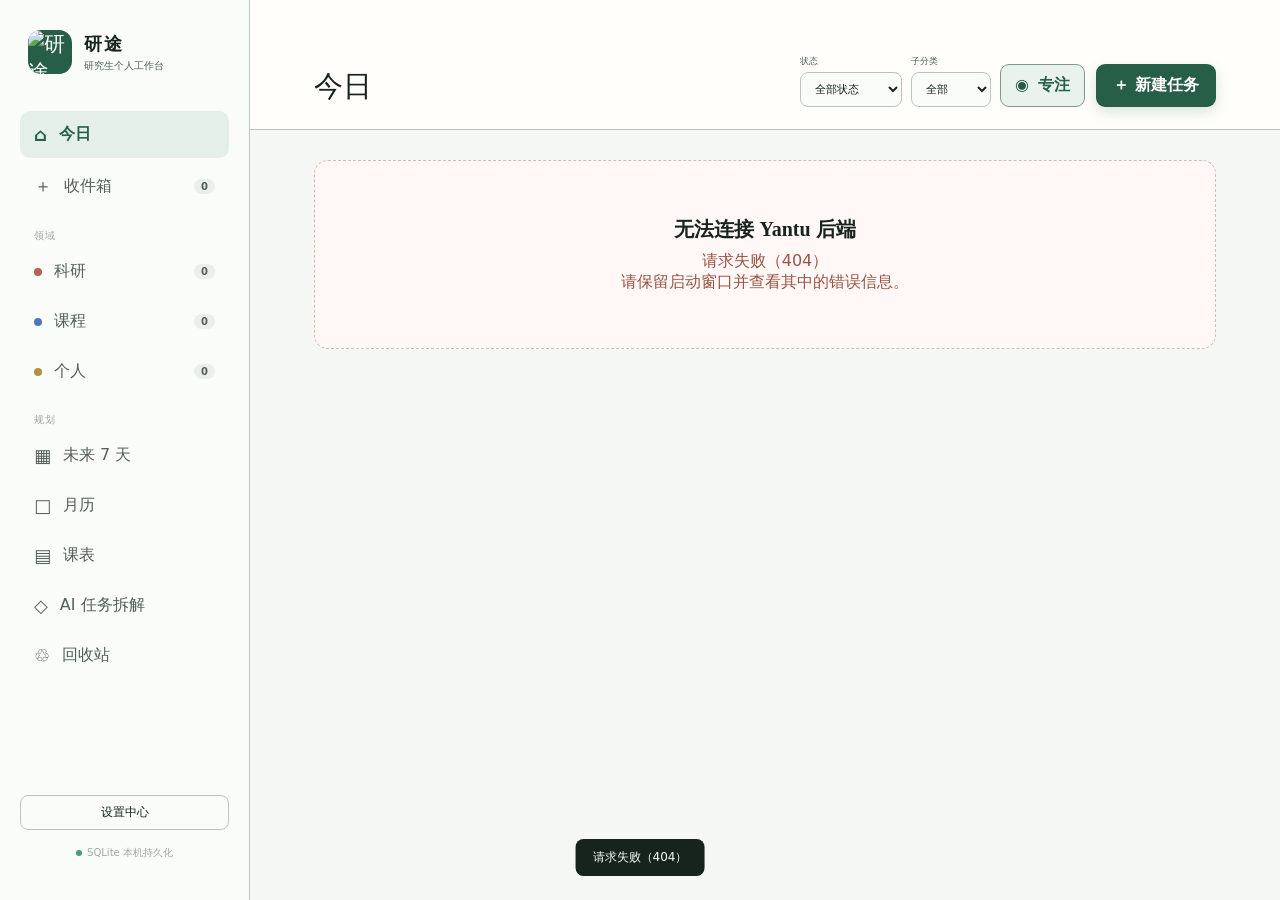
==== commit 0eecdc08: "feat: ship v0.2.1 focus workspace and Windows installer" ====
--- a/src/yantu/web/index.html
+++ b/src/yantu/web/index.html
@@ -4,6 +4,7 @@
   <meta charset="UTF-8">
   <meta name="viewport" content="width=device-width, initial-scale=1.0">
   <meta name="theme-color" content="#f5f7f3" id="theme-color">
+  <meta name="yantu-request-token" content="__YANTU_REQUEST_TOKEN__">
   <title>研途 · 研究生个人工作台</title>
   <link rel="icon" href="/favicon.ico" sizes="any">
   <link rel="icon" type="image/png" sizes="32x32" href="/assets/logo-32.png">
@@ -36,9 +37,7 @@
         <button class="nav-item" data-view="trash"><span>♲</span>回收站</button>
       </nav>
       <div class="sidebar-bottom">
-        <button class="quiet-btn" id="appearance-btn">外观设置</button>
-        <button class="quiet-btn" id="export-btn">导出 SQLite 数据备份</button>
-        <label class="quiet-btn file-btn">导入 JSON 备份<input type="file" id="import-file" accept="application/json"></label>
+        <button class="quiet-btn" id="settings-btn">设置中心</button>
         <p><span class="storage-dot"></span>SQLite 本机持久化</p>
       </div>
     </aside>
@@ -67,24 +66,66 @@
         <label class="field"><span>一级领域 *</span><select id="task-domain"><option value="research">科研</option><option value="course">课程</option><option value="personal">个人</option><option value="inbox">收件箱（稍后整理）</option></select></label>
         <label class="field"><span>二级分类 / 标签</span><input id="task-subcategory" maxlength="60" placeholder="论文阅读、实验、作业……"></label>
       </div>
-      <label class="field full"><span>描述</span><textarea id="task-description" rows="2" maxlength="1000" placeholder="任务背景、完成标准或下一步行动"></textarea></label>
       <div class="form-grid three">
-        <label class="field"><span>开始日期</span><input type="date" id="task-start-date"></label>
         <label class="field"><span>截止日期</span><input type="date" id="task-due-date"></label>
+        <label class="field"><span>预计耗时（分钟）</span><input type="number" id="task-estimated" min="0" max="100000" step="5" value="60"></label>
         <label class="field"><span>优先级</span><select id="task-priority"><option value="urgent">紧急</option><option value="high">高</option><option value="medium" selected>中</option><option value="low">低</option></select></label>
       </div>
-      <div class="form-grid three">
-        <label class="field"><span>状态</span><select id="task-status"><option value="not_started">未开始</option><option value="in_progress">进行中</option><option value="waiting">等待</option><option value="completed">已完成</option><option value="cancelled">已取消</option></select></label>
-        <label class="field"><span>完成度（%）</span><input type="number" id="task-progress" min="0" max="100" step="5" value="0"></label>
-        <label class="field"><span>标签（逗号分隔）</span><input id="task-tags" maxlength="200" placeholder="导师, 组会"></label>
+      <details class="advanced-settings">
+        <summary>更多设置 <span>描述、状态、标签、重复和实际耗时</span></summary>
+        <label class="field full"><span>描述</span><textarea id="task-description" rows="2" maxlength="1000" placeholder="任务背景、完成标准或下一步行动"></textarea></label>
+        <div class="form-grid three">
+          <label class="field"><span>开始日期</span><input type="date" id="task-start-date"></label>
+          <label class="field"><span>状态</span><select id="task-status"><option value="not_started">未开始</option><option value="in_progress">进行中</option><option value="waiting">等待</option><option value="completed">已完成</option><option value="cancelled">已取消</option></select></label>
+          <label class="field"><span>完成度（%）</span><input type="number" id="task-progress" min="0" max="100" step="5" value="0"></label>
+        </div>
+        <div class="form-grid">
+          <label class="field"><span>标签（逗号分隔）</span><input id="task-tags" maxlength="200" placeholder="导师, 组会"></label>
+          <label class="field"><span>实际耗时（分钟）</span><input type="number" id="task-actual" min="0" max="100000" step="5" value="0"><small>优先由专注记录自动累计；手动修改会改变统计。</small></label>
+        </div>
+        <div class="repeat-row"><label><input type="checkbox" id="task-recurring"> 重复任务</label><input id="task-recurrence" maxlength="100" placeholder="例如：每月最后一个周五" disabled></div>
+        <label class="field full"><span>备注</span><textarea id="task-notes" rows="2" maxlength="1000" placeholder="资料位置、临时提醒或复盘记录"></textarea></label>
+      </details>
+      <div class="dialog-actions"><button type="button" class="danger-btn hidden" id="delete-btn">删除任务</button><span></span><button type="button" class="secondary-btn" id="cancel-btn">取消</button><button type="submit" class="primary-btn">保存任务</button></div>
+    </form>
+  </dialog>
+  <dialog id="settings-dialog" class="settings-dialog">
+    <form id="settings-form">
+      <div class="dialog-head"><div><p>本机设置与隐私</p><h2>设置中心</h2></div><button type="button" class="icon-btn" id="close-settings" aria-label="关闭设置">×</button></div>
+      <div class="settings-layout">
+        <nav class="settings-nav" aria-label="设置分类">
+          <button type="button" data-settings-tab="focus" class="active">专注</button>
+          <button type="button" data-settings-tab="ai">AI</button>
+          <button type="button" data-settings-tab="appearance">外观</button>
+          <button type="button" data-settings-tab="data">数据与备份</button>
+        </nav>
+        <div class="settings-pages">
+          <section data-settings-page="focus">
+            <h3>专注体验</h3><p class="settings-lead">控制提示、休息衔接与通知；时长仍由“今日时间规划”统一管理。</p>
+            <label class="switch-row"><span><b>提示音</b><small>一分钟提醒与阶段结束提示</small></span><input type="checkbox" id="setting-sound"></label>
+            <label class="switch-row"><span><b>系统通知</b><small>仅在你主动开启时请求浏览器权限</small></span><input type="checkbox" id="setting-notification"></label>
+            <label class="switch-row"><span><b>专注后自动休息</b><small>休息结束后仍等待你确认</small></span><input type="checkbox" id="setting-auto-break"></label>
+            <label class="field"><span>提示音音量</span><input type="range" id="setting-volume" min="0" max="100"><output id="setting-volume-output"></output></label>
+            <button type="button" class="secondary-btn" id="open-planning-settings">调整工作与休息时长</button>
+          </section>
+          <section data-settings-page="ai" class="hidden">
+            <h3>DeepSeek AI</h3><p class="settings-lead" id="ai-settings-status">正在读取安全凭据状态…</p>
+            <label class="field"><span>API Key</span><div class="secret-field"><input type="password" id="ai-api-key" autocomplete="new-password" placeholder="sk-…"><button type="button" id="toggle-ai-key">显示</button></div><small>保存到 Windows 凭据管理器；不会写入数据库、日志或备份。</small></label>
+            <div class="form-grid three"><label class="field"><span>Provider</span><input value="DeepSeek" readonly></label><label class="field"><span>Base URL</span><input type="url" id="ai-base-url"></label><label class="field"><span>模型</span><input id="ai-model"></label></div>
+            <label class="field"><span>超时（秒）</span><input type="number" id="ai-timeout" min="3" max="120"></label>
+            <div class="settings-actions"><button type="button" class="danger-btn" id="delete-ai-key">删除 Key</button><span></span><button type="button" class="secondary-btn" id="test-ai-key">测试连接</button><button type="button" class="primary-btn" id="save-ai-settings">保存 AI 设置</button></div>
+          </section>
+          <section data-settings-page="appearance" class="hidden">
+            <h3>外观</h3><p class="settings-lead">主题、背景与文字对比度由独立外观面板管理。</p>
+            <button type="button" class="primary-btn" id="appearance-btn">打开外观设置</button>
+          </section>
+          <section data-settings-page="data" class="hidden">
+            <h3>数据与备份</h3><p class="settings-lead">导出 JSON 备份，不包含 API Key 或活动中的计时。</p>
+            <div class="data-actions"><button type="button" class="secondary-btn" id="export-btn">导出 JSON 备份</button><label class="secondary-btn file-btn">导入 JSON 备份<input type="file" id="import-file" accept="application/json"></label></div>
+          </section>
+        </div>
       </div>
-      <div class="form-grid">
-        <label class="field"><span>预计耗时（分钟）</span><input type="number" id="task-estimated" min="0" max="100000" step="5" value="60"></label>
-        <label class="field"><span>实际耗时（分钟）</span><input type="number" id="task-actual" min="0" max="100000" step="5" value="0"></label>
-      </div>
-      <div class="repeat-row"><label><input type="checkbox" id="task-recurring"> 重复任务</label><input id="task-recurrence" maxlength="100" placeholder="例如：每月最后一个周五" disabled></div>
-      <label class="field full"><span>备注</span><textarea id="task-notes" rows="2" maxlength="1000" placeholder="资料位置、临时提醒或复盘记录"></textarea></label>
-      <div class="dialog-actions"><button type="button" class="danger-btn hidden" id="delete-btn">删除任务</button><span></span><button type="button" class="secondary-btn" id="cancel-btn">取消</button><button type="submit" class="primary-btn">保存任务</button></div>
+      <div class="dialog-actions"><span></span><button type="button" class="secondary-btn" id="cancel-settings">关闭</button><button type="submit" class="primary-btn" id="save-preferences">保存专注偏好</button></div>
     </form>
   </dialog>
   <dialog id="schedule-dialog">
@@ -150,6 +191,6 @@
   <section id="focus-panel" class="focus-panel hidden" aria-label="专注计时器"></section>
   <div id="context-menu" class="context-menu hidden" role="menu" aria-label="快捷操作"></div>
   <div class="toast" id="toast" role="status"><span id="toast-text"></span><button id="toast-action" class="hidden"></button></div>
-  <script src="app.js?v=20260820.2"></script>
+  <script src="app.js?v=20260820.3"></script>
 </body>
 </html>
--- a/src/yantu/web/styles.css
+++ b/src/yantu/web/styles.css
@@ -9,3 +9,5 @@
 @media(max-width:850px){.quick-capture.compact{grid-template-columns:1fr}}
 .schedule-toolbar{display:flex;gap:12px;align-items:end;margin-bottom:18px}.schedule-toolbar .field{margin:0;min-width:220px}.schedule-board{display:grid;grid-template-columns:70px repeat(7,minmax(110px,1fr));border:1px solid var(--line);border-radius:14px;overflow:auto;background:var(--line);gap:1px}.schedule-cell{background:white;min-height:76px;padding:8px}.schedule-cell.head{min-height:auto;background:#f1f4ef;text-align:center;font-size:11px;color:var(--muted)}.schedule-cell.period{font-size:10px;color:var(--muted);text-align:center}.course-event{display:block;width:100%;border:0;border-left:3px solid var(--course);border-radius:7px;background:#eef3fb;color:#315a91;padding:7px;text-align:left;cursor:pointer;margin-bottom:5px}.course-event b{display:block;font-size:11px}.course-event span{display:block;font-size:9px;margin-top:3px;opacity:.8}.event-list{display:grid;gap:7px;margin-bottom:18px}.event-row{background:#eef3fb;border-left:4px solid var(--course);border-radius:9px;padding:10px 12px;display:flex;justify-content:space-between;gap:12px}.event-row b{font-size:12px}.event-row span{font-size:10px;color:#58769a}.more-btn{border:0;background:transparent;border-radius:6px;padding:5px 8px;cursor:pointer;color:var(--muted)}.context-menu{position:fixed;z-index:50;min-width:190px;background:white;border:1px solid var(--line);border-radius:10px;box-shadow:0 14px 38px rgba(25,40,33,.2);padding:6px}.context-menu button{display:block;width:100%;border:0;background:transparent;text-align:left;padding:9px 11px;border-radius:7px;font:inherit;font-size:12px;cursor:pointer}.context-menu button:hover,.context-menu button:focus{background:var(--green2);outline:0}.context-menu button.danger{color:#a34d3e}.context-menu hr{border:0;border-top:1px solid var(--line);margin:5px}.toast{display:flex;align-items:center;gap:14px}.toast button{border:0;background:transparent;color:#bfe0d2;font-weight:700;cursor:pointer}.schedule-preview-list{display:grid;gap:10px;max-height:52vh;overflow:auto;margin:14px 0}.preview-course{border:1px solid var(--line);border-radius:10px;padding:12px;background:#fbfcfa}.preview-course.invalid{border-color:#dfb8ae}.preview-course-grid{display:grid;grid-template-columns:auto 2fr 1fr 1fr;gap:8px;align-items:center}.preview-course input,.preview-course select{min-width:0;border:1px solid var(--line);border-radius:7px;padding:8px;font:inherit;font-size:11px}.preview-message{font-size:10px;color:#9a5445;margin:7px 0 0}.form-hint{font-size:11px;color:var(--muted);line-height:1.6}.trash-list{display:grid;gap:8px}.trash-row{background:white;border:1px solid var(--line);border-radius:10px;padding:13px;display:flex;align-items:center;gap:10px}.trash-row div{flex:1}.trash-row b,.trash-row span{display:block}.trash-row span{font-size:10px;color:var(--muted);margin-top:3px}.danger-link{border:0;background:transparent;color:#a34d3e;cursor:pointer}.calendar-course{display:block;width:100%;border:0;text-align:left;font-size:9px;padding:4px 5px;border-radius:4px;background:#e9f1fb;color:#315a91;margin-top:5px;white-space:nowrap;overflow:hidden;text-overflow:ellipsis;cursor:pointer}.hidden{display:none!important}@media(max-width:850px){.schedule-board{grid-template-columns:55px repeat(7,105px)}.schedule-toolbar{align-items:stretch;flex-direction:column}.preview-course-grid{grid-template-columns:auto 1fr}.context-menu{min-width:210px}}
 .ai-workbench{max-width:980px;margin:auto}.ai-hero{display:flex;justify-content:space-between;gap:24px;background:linear-gradient(135deg,#294f42,#3c6b5a);color:white;border-radius:18px;padding:28px 30px;margin-bottom:18px}.ai-hero p,.ai-hero h2{margin:0}.ai-hero p{font-size:11px;color:#c7d9d2}.ai-hero h2{font:500 24px Georgia,"Songti SC",serif;margin:7px 0 10px}.ai-hero span{font-size:11px;color:#d7e3de}.ai-status{align-self:flex-start;background:#fff1d0;color:#765e1c;border-radius:20px;padding:6px 11px;font-size:10px;white-space:nowrap}.ai-status.ready{background:#d9efe3;color:#285c43}.ai-form,.ai-preview{background:white;border:1px solid var(--line);border-radius:15px;padding:24px;margin-bottom:18px}.ai-form .primary-btn:disabled{opacity:.55;cursor:wait}.ai-subtasks{display:grid;gap:8px}.ai-subtasks article{display:grid;grid-template-columns:32px 1fr auto;gap:12px;align-items:center;border:1px solid var(--line);border-radius:10px;padding:13px}.ai-subtasks article>b{display:grid;place-items:center;width:28px;height:28px;border-radius:50%;background:var(--green2);color:var(--green)}.ai-subtasks h3,.ai-subtasks p{margin:0}.ai-subtasks h3{font-size:13px}.ai-subtasks p,.ai-subtasks article>span,.ai-confirm p{font-size:10px;color:var(--muted)}.ai-confirm{display:flex;align-items:center;justify-content:flex-end;gap:18px;margin-top:18px}.ai-confirm p{margin:0}.ai-confirm .primary-btn{white-space:nowrap}@media(max-width:620px){.ai-hero,.ai-confirm{align-items:stretch;flex-direction:column}.ai-subtasks article{grid-template-columns:32px 1fr}.ai-subtasks article>span{grid-column:2}}
+.advanced-settings{margin:2px 0 16px;border:1px solid var(--line);border-radius:11px;padding:0 14px}.advanced-settings summary{cursor:pointer;padding:12px 0;color:var(--green);font-size:12px;font-weight:700}.advanced-settings summary span{margin-left:7px;color:var(--muted);font-weight:400}.advanced-settings[open] summary{border-bottom:1px solid var(--line);margin-bottom:15px}.field small{color:var(--muted);font-size:10px;line-height:1.5}.settings-dialog{width:min(880px,calc(100vw - 30px))}.settings-dialog form{padding:26px}.settings-layout{display:grid;grid-template-columns:170px 1fr;min-height:390px;border:1px solid var(--line);border-radius:13px;overflow:hidden}.settings-nav{display:flex;flex-direction:column;gap:4px;padding:13px;background:var(--green2);border-right:1px solid var(--line)}.settings-nav button{border:0;border-radius:8px;padding:11px 12px;text-align:left;background:transparent;color:var(--muted);font:inherit;font-size:12px;cursor:pointer}.settings-nav button.active,.settings-nav button:hover{background:var(--panel);color:var(--green);font-weight:700}.settings-pages{padding:25px 28px}.settings-pages h3{margin:0 0 5px;font:500 20px Georgia,"Songti SC",serif}.settings-lead{margin:0 0 22px;color:var(--muted);font-size:11px;line-height:1.6}.switch-row{display:flex;justify-content:space-between;align-items:center;gap:15px;border-bottom:1px solid var(--line);padding:13px 0}.switch-row span,.switch-row b,.switch-row small{display:block}.switch-row b{font-size:12px}.switch-row small{color:var(--muted);font-size:10px;margin-top:4px}.switch-row input{width:18px;height:18px;accent-color:var(--green)}.secret-field{display:grid;grid-template-columns:1fr auto}.secret-field input{border-radius:8px 0 0 8px}.secret-field button{border:1px solid var(--line);border-left:0;border-radius:0 8px 8px 0;background:var(--green2);color:var(--green);padding:0 14px;cursor:pointer}.settings-actions,.data-actions{display:flex;align-items:center;gap:9px}.settings-actions span{flex:1}.data-actions{flex-wrap:wrap}.data-actions .file-btn{display:inline-block;font-size:13px;cursor:pointer}.settings-pages output{font-size:11px;color:var(--muted)}
+@media(max-width:620px){.advanced-settings summary span{display:none}.settings-dialog form{padding:18px}.settings-layout{grid-template-columns:1fr}.settings-nav{flex-direction:row;overflow:auto;border-right:0;border-bottom:1px solid var(--line);padding:8px}.settings-nav button{white-space:nowrap}.settings-pages{padding:20px 15px}.settings-actions{display:grid;grid-template-columns:1fr 1fr}.settings-actions span{display:none}.settings-actions .primary-btn{grid-column:1/-1}}
--- a/src/yantu/web/theme.css
+++ b/src/yantu/web/theme.css
@@ -166,13 +166,14 @@
 .focus-head i.live { background:var(--focus-neon); box-shadow:0 0 12px var(--focus-neon); animation:focus-pulse 1.5s infinite; }
 .focus-head small { color:var(--focus-neon); font:600 9px ui-monospace,"Cascadia Code",monospace; letter-spacing:1.5px; }
 .focus-head strong { grid-column:1/-1; margin-top:6px; overflow:hidden; text-overflow:ellipsis; white-space:nowrap; font-size:15px; }
-.focus-head > button { border:0; background:rgba(255,255,255,.06); color:#cce0da; width:29px; height:29px; border-radius:50%; font-size:18px; cursor:pointer; }
+.focus-head-actions { display:flex!important; grid-template-columns:none!important; gap:6px!important; }
+.focus-head-actions button { border:0; background:rgba(255,255,255,.06); color:#cce0da; width:29px; height:29px; border-radius:50%; font-size:16px; cursor:pointer; }
 .focus-setup,.focus-active { position:relative; padding:18px 21px 21px; }
 .focus-setup { display:grid; gap:13px; }
 .focus-setup label { display:grid; gap:6px; }
 .focus-setup label span { color:#91aaa3; font-size:10px; }
-.focus-setup select { width:100%; border:1px solid rgba(112,244,207,.18); border-radius:9px; padding:11px 12px; background:#122a30; color:#eefcf8; font:inherit; font-size:12px; outline:none; }
-.focus-setup select:focus { border-color:var(--focus-neon); box-shadow:0 0 0 3px rgba(112,244,207,.08); }
+.focus-setup select,.focus-setup input { width:100%; border:1px solid rgba(112,244,207,.18); border-radius:9px; padding:11px 12px; background:#122a30; color:#eefcf8; font:inherit; font-size:12px; outline:none; }
+.focus-setup select:focus,.focus-setup input:focus { border-color:var(--focus-neon); box-shadow:0 0 0 3px rgba(112,244,207,.08); }
 .focus-setup p,.focus-active p { margin:0; color:#91aaa3; font-size:10px; line-height:1.6; }
 .focus-primary,.focus-actions button { border:0; border-radius:9px; padding:11px 14px; font:inherit; font-weight:750; cursor:pointer; }
 .focus-primary { background:var(--focus-neon); color:#092019; box-shadow:0 0 22px rgba(112,244,207,.17); }
@@ -187,7 +188,26 @@
 .focus-actions button { background:rgba(255,255,255,.07); color:#d9e8e3; padding-inline:10px; }
 .focus-actions .focus-primary { background:var(--focus-neon); color:#092019; }
 .focus-actions .focus-ghost { color:#91aaa3; font-weight:500; }
+.focus-panel.immersive { inset:0; width:auto; border:0; border-radius:0; display:grid; place-items:center; overflow:auto; background:radial-gradient(circle at 50% 40%,rgba(24,69,70,.96),rgba(4,12,18,.99) 65%); }
+.focus-panel.immersive::before { opacity:.28; background:linear-gradient(rgba(112,244,207,.045) 1px,transparent 1px),linear-gradient(90deg,rgba(112,244,207,.045) 1px,transparent 1px); background-size:28px 28px; }
+.focus-panel.immersive .focus-head,.focus-panel.immersive .focus-dashboard,.focus-panel.immersive .focus-active { width:min(680px,calc(100vw - 32px)); }
+.focus-panel.immersive .focus-head { align-self:end; }
+.focus-panel.immersive .focus-orbit { width:min(320px,72vw); height:min(320px,72vw); }
+.focus-panel.immersive .focus-orbit time { font-size:clamp(44px,8vw,68px); }
+.focus-dashboard { position:relative; }
+.focus-metrics { display:grid; grid-template-columns:repeat(4,1fr); gap:1px; background:rgba(112,244,207,.14); border-bottom:1px solid rgba(112,244,207,.16); }
+.focus-metrics div { padding:12px 9px; background:rgba(8,25,29,.92); text-align:center; }
+.focus-metrics strong,.focus-metrics span { display:block; }
+.focus-metrics strong { color:#eefcf8; font:600 15px ui-monospace,"Cascadia Code",monospace; }
+.focus-metrics span { color:#86a59c; font-size:8px; margin-top:4px; }
+.focus-preset-row { display:grid; grid-template-columns:repeat(4,1fr); gap:5px; }
+.focus-preset-row button { border:1px solid rgba(112,244,207,.17); border-radius:8px; background:rgba(255,255,255,.035); color:#a9c3bb; padding:8px 4px; font-size:9px; cursor:pointer; }
+.focus-preset-row button:hover,.focus-preset-row button.active { border-color:var(--focus-neon); color:var(--focus-neon); background:rgba(112,244,207,.08); }
+.focus-phase-rail { width:100%; display:grid; grid-template-columns:auto 1fr auto 1fr auto; align-items:center; gap:7px; color:#718d85; font:600 8px ui-monospace,monospace; letter-spacing:1px; text-transform:uppercase; }
+.focus-phase-rail i { height:1px; background:rgba(112,244,207,.2); }
+.focus-phase-rail .done,.focus-phase-rail .current { color:var(--focus-neon); }
 @keyframes focus-pulse { 0%,100%{opacity:.55;transform:scale(.9)} 50%{opacity:1;transform:scale(1.08)} }
+@media (prefers-reduced-motion: reduce) { .focus-head i.live,.focus-launch span { animation:none!important; } .focus-panel,.focus-orbit { transition:none!important; } }
 
 @media (max-width: 700px) {
   .appearance-layout { grid-template-columns: 1fr; }
@@ -207,6 +227,9 @@
   .focus-panel { right:8px; bottom:8px; width:calc(100vw - 16px); }
   .focus-orbit { width:165px; height:165px; }
   .focus-orbit time { font-size:36px; }
+  .focus-preset-row { grid-template-columns:1fr 1fr; }
+  .focus-actions { grid-template-columns:1fr 1fr; }
+  .focus-actions .focus-ghost { grid-column:1/-1; }
   #planning-form { padding:18px; }
   .planning-dialog { width:calc(100vw - 16px); }
   .plan-summary { grid-template-columns:1fr; }
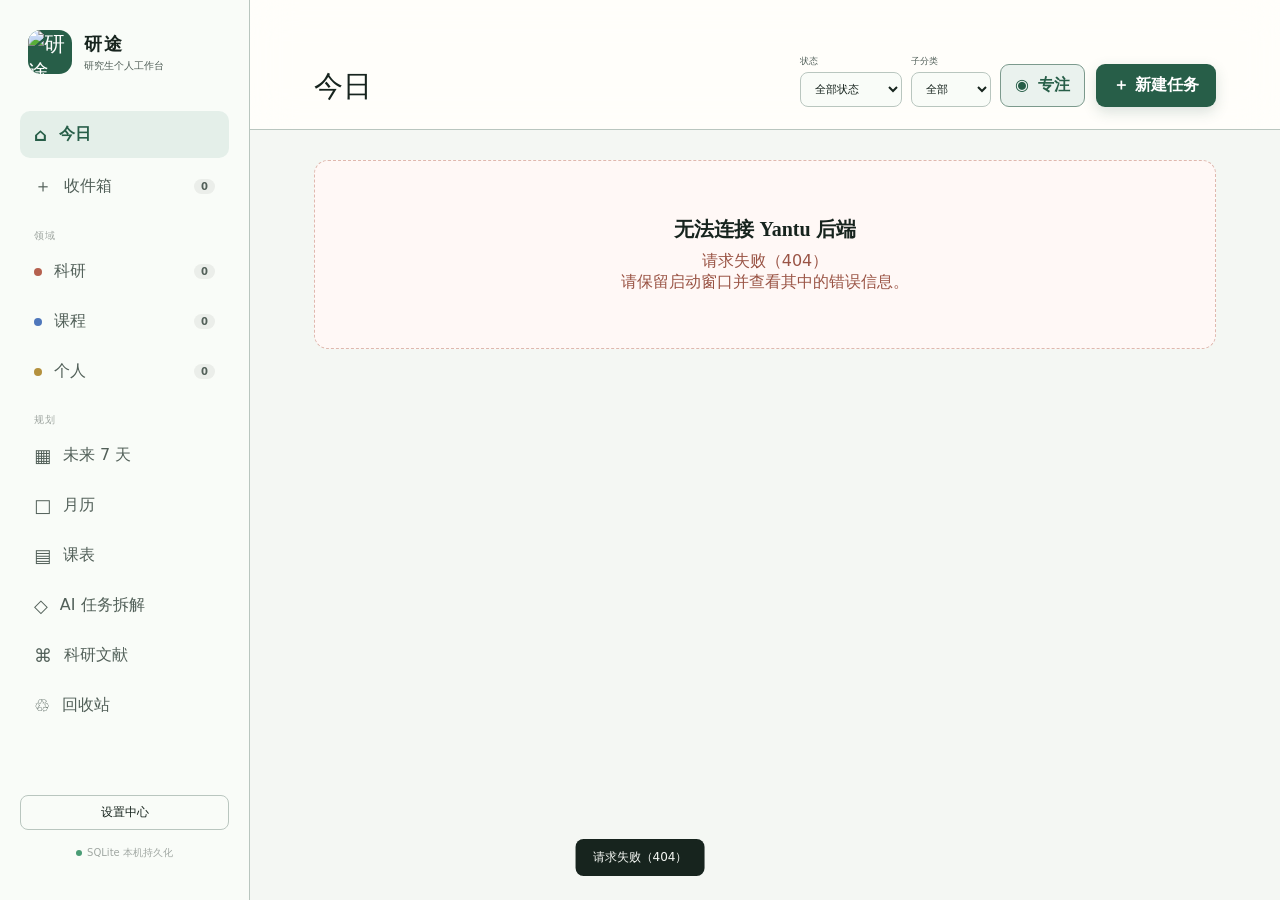
==== commit 2bea60cc: "feat: improve adaptive planning and Zotero research workflow" ====
--- a/src/yantu/web/index.html
+++ b/src/yantu/web/index.html
@@ -33,7 +33,8 @@
         <button class="nav-item" data-view="week"><span>▦</span>未来 7 天</button>
         <button class="nav-item" data-view="month"><span>□</span>月历</button>
         <button class="nav-item" data-view="schedule"><span>▤</span>课表</button>
-        <button class="nav-item" data-view="ai"><span>◇</span>AI 任务拆解</button>
+          <button class="nav-item" data-view="ai"><span>◇</span>AI 任务拆解</button>
+          <button class="nav-item" data-view="research_library"><span>⌘</span>科研文献</button>
         <button class="nav-item" data-view="trash"><span>♲</span>回收站</button>
       </nav>
       <div class="sidebar-bottom">
@@ -96,6 +97,7 @@
         <nav class="settings-nav" aria-label="设置分类">
           <button type="button" data-settings-tab="focus" class="active">专注</button>
           <button type="button" data-settings-tab="ai">AI</button>
+          <button type="button" data-settings-tab="zotero">Zotero</button>
           <button type="button" data-settings-tab="appearance">外观</button>
           <button type="button" data-settings-tab="data">数据与备份</button>
         </nav>
@@ -119,6 +121,15 @@
             <h3>外观</h3><p class="settings-lead">主题、背景与文字对比度由独立外观面板管理。</p>
             <button type="button" class="primary-btn" id="appearance-btn">打开外观设置</button>
           </section>
+          <section data-settings-page="zotero" class="hidden">
+            <h3>Zotero 连接</h3><p class="settings-lead" id="zotero-settings-status">优先读取本机 Zotero；只有使用 Web API 时才需要 Key。</p>
+            <input type="hidden" id="zotero-source-id">
+            <div class="form-grid"><label class="field"><span>连接方式</span><select id="zotero-access-mode"><option value="local">本机 Zotero（推荐）</option><option value="web">Zotero Web API</option></select></label><label class="field"><span>连接名称</span><input id="zotero-display-name" maxlength="120" value="我的 Zotero"></label></div>
+            <div class="form-grid"><label class="field"><span>文库类型</span><select id="zotero-library-type"><option value="user">个人文库</option><option value="group">群组文库</option></select></label><label class="field"><span>数字文库 ID</span><input id="zotero-library-id" inputmode="numeric" placeholder="本机个人文库可留空"></label></div>
+            <label class="field"><span>API 地址</span><input type="url" id="zotero-base-url"><small>本机仅允许 localhost；Web 模式固定使用 api.zotero.org。</small></label>
+            <label class="field" id="zotero-key-field"><span>Web API Key</span><div class="secret-field"><input type="password" id="zotero-api-key" autocomplete="new-password"><button type="button" id="toggle-zotero-key">显示</button></div><small>仅保存到 Windows 凭据管理器，不进入数据库或备份。</small></label>
+            <div class="settings-actions"><button type="button" class="danger-btn" id="delete-zotero-key">删除 Key</button><span></span><button type="button" class="secondary-btn" id="test-zotero">测试连接</button><button type="button" class="secondary-btn" id="sync-zotero">立即同步</button><button type="button" class="primary-btn" id="save-zotero">保存连接</button></div>
+          </section>
           <section data-settings-page="data" class="hidden">
             <h3>数据与备份</h3><p class="settings-lead">导出 JSON 备份，不包含 API Key 或活动中的计时。</p>
             <div class="data-actions"><button type="button" class="secondary-btn" id="export-btn">导出 JSON 备份</button><label class="secondary-btn file-btn">导入 JSON 备份<input type="file" id="import-file" accept="application/json"></label></div>
@@ -126,6 +137,34 @@
         </div>
       </div>
       <div class="dialog-actions"><span></span><button type="button" class="secondary-btn" id="cancel-settings">关闭</button><button type="submit" class="primary-btn" id="save-preferences">保存专注偏好</button></div>
+    </form>
+  </dialog>
+  <dialog id="research-task-dialog">
+    <form id="research-task-form">
+      <div class="dialog-head"><div><p>确认后才创建任务</p><h2>论文转为阅读任务</h2></div><button type="button" class="icon-btn" id="close-research-task" aria-label="关闭">×</button></div>
+      <input type="hidden" id="research-item-id">
+      <label class="field"><span>任务名称</span><input id="research-task-title" maxlength="160" required></label>
+      <div class="form-grid three"><label class="field"><span>预计分钟</span><input type="number" id="research-task-minutes" min="5" max="10080" required></label><label class="field"><span>截止日期</span><input type="date" id="research-task-due"></label><label class="field"><span>优先级</span><select id="research-task-priority"><option value="low">低</option><option value="medium">中</option><option value="high">高</option><option value="urgent">紧急</option></select></label></div>
+      <label class="field"><span>规划方式</span><select id="research-task-status"><option value="not_started">先放入科研任务</option><option value="waiting">立即交给自动规划</option></select><small>选择自动规划时，建议同时填写 Deadline。</small></label>
+      <label class="field"><span>说明</span><textarea id="research-task-description" rows="3"></textarea></label>
+      <div class="dialog-actions"><span></span><button type="button" class="secondary-btn" id="cancel-research-task">取消</button><button type="submit" class="primary-btn">确认创建</button></div>
+    </form>
+  </dialog>
+  <dialog id="research-import-dialog" class="research-import-dialog">
+    <form id="research-import-form">
+      <div class="dialog-head"><div><p>预览后再写入项目</p><h2>从 Zotero 导入论文</h2></div><button type="button" class="icon-btn" id="close-research-import" aria-label="关闭">×</button></div>
+      <div class="form-grid">
+        <label class="field"><span>科研项目 *</span><select id="research-import-project" required></select></label>
+        <label class="field"><span>Zotero 来源 *</span><select id="research-import-source" required></select></label>
+      </div>
+      <div class="form-grid">
+        <label class="field"><span>导入方式</span><select id="research-import-mode"><option value="collection">按文件夹导入</option><option value="search">检索导入</option></select></label>
+        <label class="field" id="research-collection-field"><span>Zotero 文件夹</span><select id="research-import-collection"></select></label>
+        <label class="field hidden" id="research-search-field"><span>标题、作者或年份</span><input id="research-import-query" maxlength="200" placeholder="例如：single photon lidar"></label>
+      </div>
+      <label class="switch-row" id="research-subcollections-row"><span><b>包含子文件夹</b><small>自动合并子文件夹中的论文并去重</small></span><input type="checkbox" id="research-include-subcollections" checked></label>
+      <div id="research-import-preview" class="research-import-preview"><div class="empty"><strong>选择范围后开始预览</strong>预览不会写入 Yantu，也不会修改 Zotero。</div></div>
+      <div class="dialog-actions"><button type="button" class="secondary-btn" id="cancel-research-import">取消</button><span></span><button type="button" class="secondary-btn" id="preview-research-import">读取预览</button><button type="submit" class="primary-btn" id="confirm-research-import" disabled>导入所选论文</button></div>
     </form>
   </dialog>
   <dialog id="schedule-dialog">
--- a/src/yantu/web/styles.css
+++ b/src/yantu/web/styles.css
@@ -11,3 +11,18 @@
 .ai-workbench{max-width:980px;margin:auto}.ai-hero{display:flex;justify-content:space-between;gap:24px;background:linear-gradient(135deg,#294f42,#3c6b5a);color:white;border-radius:18px;padding:28px 30px;margin-bottom:18px}.ai-hero p,.ai-hero h2{margin:0}.ai-hero p{font-size:11px;color:#c7d9d2}.ai-hero h2{font:500 24px Georgia,"Songti SC",serif;margin:7px 0 10px}.ai-hero span{font-size:11px;color:#d7e3de}.ai-status{align-self:flex-start;background:#fff1d0;color:#765e1c;border-radius:20px;padding:6px 11px;font-size:10px;white-space:nowrap}.ai-status.ready{background:#d9efe3;color:#285c43}.ai-form,.ai-preview{background:white;border:1px solid var(--line);border-radius:15px;padding:24px;margin-bottom:18px}.ai-form .primary-btn:disabled{opacity:.55;cursor:wait}.ai-subtasks{display:grid;gap:8px}.ai-subtasks article{display:grid;grid-template-columns:32px 1fr auto;gap:12px;align-items:center;border:1px solid var(--line);border-radius:10px;padding:13px}.ai-subtasks article>b{display:grid;place-items:center;width:28px;height:28px;border-radius:50%;background:var(--green2);color:var(--green)}.ai-subtasks h3,.ai-subtasks p{margin:0}.ai-subtasks h3{font-size:13px}.ai-subtasks p,.ai-subtasks article>span,.ai-confirm p{font-size:10px;color:var(--muted)}.ai-confirm{display:flex;align-items:center;justify-content:flex-end;gap:18px;margin-top:18px}.ai-confirm p{margin:0}.ai-confirm .primary-btn{white-space:nowrap}@media(max-width:620px){.ai-hero,.ai-confirm{align-items:stretch;flex-direction:column}.ai-subtasks article{grid-template-columns:32px 1fr}.ai-subtasks article>span{grid-column:2}}
 .advanced-settings{margin:2px 0 16px;border:1px solid var(--line);border-radius:11px;padding:0 14px}.advanced-settings summary{cursor:pointer;padding:12px 0;color:var(--green);font-size:12px;font-weight:700}.advanced-settings summary span{margin-left:7px;color:var(--muted);font-weight:400}.advanced-settings[open] summary{border-bottom:1px solid var(--line);margin-bottom:15px}.field small{color:var(--muted);font-size:10px;line-height:1.5}.settings-dialog{width:min(880px,calc(100vw - 30px))}.settings-dialog form{padding:26px}.settings-layout{display:grid;grid-template-columns:170px 1fr;min-height:390px;border:1px solid var(--line);border-radius:13px;overflow:hidden}.settings-nav{display:flex;flex-direction:column;gap:4px;padding:13px;background:var(--green2);border-right:1px solid var(--line)}.settings-nav button{border:0;border-radius:8px;padding:11px 12px;text-align:left;background:transparent;color:var(--muted);font:inherit;font-size:12px;cursor:pointer}.settings-nav button.active,.settings-nav button:hover{background:var(--panel);color:var(--green);font-weight:700}.settings-pages{padding:25px 28px}.settings-pages h3{margin:0 0 5px;font:500 20px Georgia,"Songti SC",serif}.settings-lead{margin:0 0 22px;color:var(--muted);font-size:11px;line-height:1.6}.switch-row{display:flex;justify-content:space-between;align-items:center;gap:15px;border-bottom:1px solid var(--line);padding:13px 0}.switch-row span,.switch-row b,.switch-row small{display:block}.switch-row b{font-size:12px}.switch-row small{color:var(--muted);font-size:10px;margin-top:4px}.switch-row input{width:18px;height:18px;accent-color:var(--green)}.secret-field{display:grid;grid-template-columns:1fr auto}.secret-field input{border-radius:8px 0 0 8px}.secret-field button{border:1px solid var(--line);border-left:0;border-radius:0 8px 8px 0;background:var(--green2);color:var(--green);padding:0 14px;cursor:pointer}.settings-actions,.data-actions{display:flex;align-items:center;gap:9px}.settings-actions span{flex:1}.data-actions{flex-wrap:wrap}.data-actions .file-btn{display:inline-block;font-size:13px;cursor:pointer}.settings-pages output{font-size:11px;color:var(--muted)}
 @media(max-width:620px){.advanced-settings summary span{display:none}.settings-dialog form{padding:18px}.settings-layout{grid-template-columns:1fr}.settings-nav{flex-direction:row;overflow:auto;border-right:0;border-bottom:1px solid var(--line);padding:8px}.settings-nav button{white-space:nowrap}.settings-pages{padding:20px 15px}.settings-actions{display:grid;grid-template-columns:1fr 1fr}.settings-actions span{display:none}.settings-actions .primary-btn{grid-column:1/-1}}
+.plan-refresh-needed{box-shadow:0 0 0 2px color-mix(in srgb,var(--accent,var(--green)) 28%,transparent);animation:plan-refresh-pulse 2.4s ease-in-out infinite}@keyframes plan-refresh-pulse{50%{box-shadow:0 0 0 6px transparent}}@media(prefers-reduced-motion:reduce){.plan-refresh-needed{animation:none}}
+.research-connection{display:flex;align-items:center;gap:10px;background:linear-gradient(135deg,var(--green),#244b5a);color:white;border-radius:16px;padding:22px 24px;margin-bottom:24px}.research-connection>div{flex:1}.research-connection small,.research-connection strong,.research-connection span{display:block}.research-connection small{font-size:9px;letter-spacing:1.5px;color:#bfe1d7}.research-connection strong{font:500 20px Georgia,"Songti SC",serif;margin:5px 0}.research-connection span{font-size:10px;color:#d5e5e0}.research-connection .secondary-btn{background:rgba(255,255,255,.16);color:white}.research-connection.empty{text-align:left;border:0}.research-inbox{display:grid;gap:10px}.research-inbox article{display:grid;grid-template-columns:1fr auto;gap:20px;align-items:center;background:var(--panel);border:1px solid var(--line);border-left:4px solid var(--research);border-radius:12px;padding:18px 20px}.research-paper{min-width:0}.research-paper small{font-size:9px;color:var(--muted);text-transform:uppercase}.research-paper h3{font-size:14px;margin:6px 0}.research-paper p{font-size:10px;color:var(--muted);margin:0}.research-paper>span{display:-webkit-box;-webkit-line-clamp:2;-webkit-box-orient:vertical;overflow:hidden;font-size:10px;color:var(--muted);line-height:1.6;margin-top:7px}.research-actions{display:flex;align-items:center;gap:7px}.research-actions a{text-decoration:none;font-size:11px}.settings-actions{flex-wrap:wrap}@media(max-width:760px){.research-connection,.research-inbox article{align-items:stretch;flex-direction:column}.research-inbox article{display:block}.research-actions{margin-top:14px;flex-wrap:wrap}.research-actions .primary-btn{flex:1}.research-connection{display:flex}.research-connection button{width:100%}}
+.research-project-section{margin-bottom:30px}.research-project-toolbar{display:flex;align-items:end;gap:10px;margin:12px 0 16px}.research-project-toolbar .compact-field{min-width:240px}.research-project-toolbar p{flex:1;color:var(--muted)}.research-inbox-head{margin-top:8px}.project-papers{max-height:360px;overflow:auto}.research-import-dialog{width:min(820px,94vw)}.research-import-preview{margin-top:16px;min-height:150px}.research-import-list{display:grid;gap:8px;max-height:360px;overflow:auto;padding-right:4px}.research-import-list label{display:flex;gap:12px;align-items:flex-start;padding:12px;border:1px solid var(--line);border-radius:10px;background:var(--panel)}.research-import-list input{margin-top:3px}.research-import-list span,.research-import-list b,.research-import-list small{display:block}.research-import-list span{min-width:0}.research-import-list b{font-size:12px}.research-import-list small{color:var(--muted);margin-top:4px}@media(max-width:760px){.research-project-toolbar{align-items:stretch;flex-direction:column}.research-project-toolbar .compact-field,.research-project-toolbar button{width:100%}}
+
+/* Live task progress and seven-day time grid */
+.active-focus-banner{display:grid;grid-template-columns:auto 1fr auto;gap:16px;align-items:center;margin:0 0 18px;padding:17px 20px;border:1px solid color-mix(in srgb,var(--accent,var(--green)) 42%,var(--line));border-radius:14px;background:linear-gradient(110deg,color-mix(in srgb,var(--accent,var(--green)) 13%,var(--panel)),var(--panel));box-shadow:0 10px 30px color-mix(in srgb,var(--accent,var(--green)) 10%,transparent)}
+.active-focus-signal{display:grid;place-items:center;gap:5px;min-width:72px;color:var(--accent,var(--green));font-size:8px;letter-spacing:1.2px}.active-focus-signal i,.task-focus-live i{width:9px;height:9px;border-radius:50%;background:var(--accent,var(--green));box-shadow:0 0 0 5px color-mix(in srgb,var(--accent,var(--green)) 14%,transparent),0 0 16px var(--accent,var(--green));animation:focus-task-pulse 2s ease-in-out infinite}.active-focus-banner small,.active-focus-banner strong,.active-focus-banner p{display:block;margin:0}.active-focus-banner small{color:var(--accent,var(--green));font-size:9px;letter-spacing:.7px}.active-focus-banner strong{margin:4px 0;font-size:14px}.active-focus-banner p{color:var(--muted);font-size:10px}.active-focus-banner p b{color:var(--accent,var(--green))}
+.task-card.focus-running{border-color:color-mix(in srgb,var(--accent,var(--green)) 48%,var(--line));box-shadow:inset 0 0 0 1px color-mix(in srgb,var(--accent,var(--green)) 12%,transparent),0 8px 26px color-mix(in srgb,var(--accent,var(--green)) 9%,transparent)}.task-focus-live{display:flex;align-items:center;gap:7px;margin-top:7px;color:var(--accent,var(--green));font-size:9px}.task-focus-live span{display:flex;align-items:center;gap:7px;font-weight:700}.task-focus-live i{display:inline-block;width:6px;height:6px;box-shadow:0 0 9px var(--accent,var(--green))}.task-focus-live time{font-variant-numeric:tabular-nums}.task-focus-live b{margin-left:auto;font-size:9px}.task-card.focus-running .progress-track{height:5px;background:color-mix(in srgb,var(--accent,var(--green)) 12%,var(--panel))}.task-card.focus-running .progress-track i{box-shadow:0 0 8px var(--accent,var(--green))}
+@keyframes focus-task-pulse{50%{opacity:.45;transform:scale(.8)}}
+
+.week-legend{display:flex;align-items:center;gap:18px;flex-wrap:wrap;margin:0 0 12px;color:var(--muted);font-size:10px}.week-legend span{display:flex;align-items:center;gap:6px}.week-legend i{display:inline-block;width:10px;height:10px;border-radius:3px}.week-legend i.course{background:var(--course)}.week-legend i.focus{background:var(--accent,var(--green))}.week-legend b{display:grid;place-items:center;width:16px;height:16px;border:1px solid var(--line);border-radius:4px;color:var(--ink);font-size:8px}
+.week-scroll{overflow:auto;border:1px solid var(--line);border-radius:15px;background:var(--panel);box-shadow:0 10px 34px color-mix(in srgb,var(--ink) 6%,transparent)}.week-timeline{display:grid;grid-template-columns:64px repeat(7,minmax(128px,1fr));min-width:1000px}.week-corner,.week-day-head,.week-all-day-label,.week-all-day-cell{border-bottom:1px solid var(--line);border-right:1px solid var(--line);background:var(--surface-strong,var(--panel))}.week-corner,.week-all-day-label{display:grid;place-items:center;color:var(--muted);font-size:9px}.week-day-head{padding:11px 8px;text-align:center}.week-day-head span,.week-day-head strong{display:block}.week-day-head span{color:var(--muted);font-size:9px}.week-day-head strong{margin-top:3px;font:500 16px Georgia,"Songti SC",serif}.week-day-head.today{color:var(--accent,var(--green));background:color-mix(in srgb,var(--accent,var(--green)) 9%,var(--panel))}.week-day-head.today strong{color:var(--accent,var(--green))}.week-all-day-cell{min-height:58px;padding:6px}.week-free{display:block;padding:10px 0;text-align:center;color:color-mix(in srgb,var(--muted) 45%,transparent);font-size:9px}.week-task-chip{display:flex;width:100%;align-items:center;gap:5px;margin-bottom:4px;border:0;border-left:3px solid var(--personal);border-radius:5px;padding:5px 6px;background:color-mix(in srgb,var(--personal) 10%,var(--panel));color:var(--ink);font:inherit;font-size:9px;text-align:left;cursor:pointer}.week-task-chip.research{border-left-color:var(--research)}.week-task-chip.course{border-left-color:var(--course)}.week-task-chip b{font-size:8px;color:var(--muted)}.week-task-chip span{overflow:hidden;text-overflow:ellipsis;white-space:nowrap}.week-task-chip.done{opacity:.5;text-decoration:line-through}
+.week-time-axis,.week-time-lane{position:relative;border-right:1px solid var(--line);background:repeating-linear-gradient(to bottom,transparent 0,transparent 31px,color-mix(in srgb,var(--line) 55%,transparent) 31px,color-mix(in srgb,var(--line) 55%,transparent) 32px,transparent 32px,transparent 63px,var(--line) 63px,var(--line) 64px)}.week-time-axis{background:var(--surface-strong,var(--panel))}.week-time-axis span{position:absolute;right:8px;transform:translateY(-50%);color:var(--muted);font-size:9px;font-variant-numeric:tabular-nums}.week-time-lane.today{background-color:color-mix(in srgb,var(--accent,var(--green)) 3%,var(--panel))}.week-timed-event{position:absolute;z-index:2;left:4px;right:4px;overflow:hidden;border:0;border-left:3px solid var(--event-color,var(--course));border-radius:6px;padding:5px 6px;background:color-mix(in srgb,var(--event-color,var(--course)) 14%,var(--panel));color:var(--ink);font:inherit;text-align:left;cursor:pointer}.week-timed-event time,.week-timed-event b,.week-timed-event span{display:block;overflow:hidden;text-overflow:ellipsis;white-space:nowrap}.week-timed-event time{color:var(--muted);font-size:8px;font-variant-numeric:tabular-nums}.week-timed-event b{margin-top:2px;font-size:10px}.week-timed-event span{margin-top:2px;color:var(--muted);font-size:8px}.week-timed-event.plan{--event-color:var(--accent,var(--green));background:color-mix(in srgb,var(--accent,var(--green)) 12%,var(--panel))}.week-timed-event.plan.rest{--event-color:var(--muted);opacity:.76;cursor:default}.week-now-line{position:absolute;z-index:4;left:0;right:0;height:1px;background:#db5b50;pointer-events:none}.week-now-line:before{content:"";position:absolute;left:-4px;top:-3px;width:7px;height:7px;border-radius:50%;background:#db5b50}.week-now-line b{position:absolute;right:3px;top:-13px;color:#c44f45;font-size:8px;font-style:normal}
+@media(max-width:720px){.active-focus-banner{grid-template-columns:auto 1fr}.active-focus-banner .secondary-btn{grid-column:1/-1}.week-timeline{grid-template-columns:54px repeat(7,minmax(116px,1fr));min-width:870px}.week-scroll{margin-inline:-4px}.week-legend{gap:10px}}
+@media(prefers-reduced-motion:reduce){.active-focus-signal i,.task-focus-live i{animation:none}}
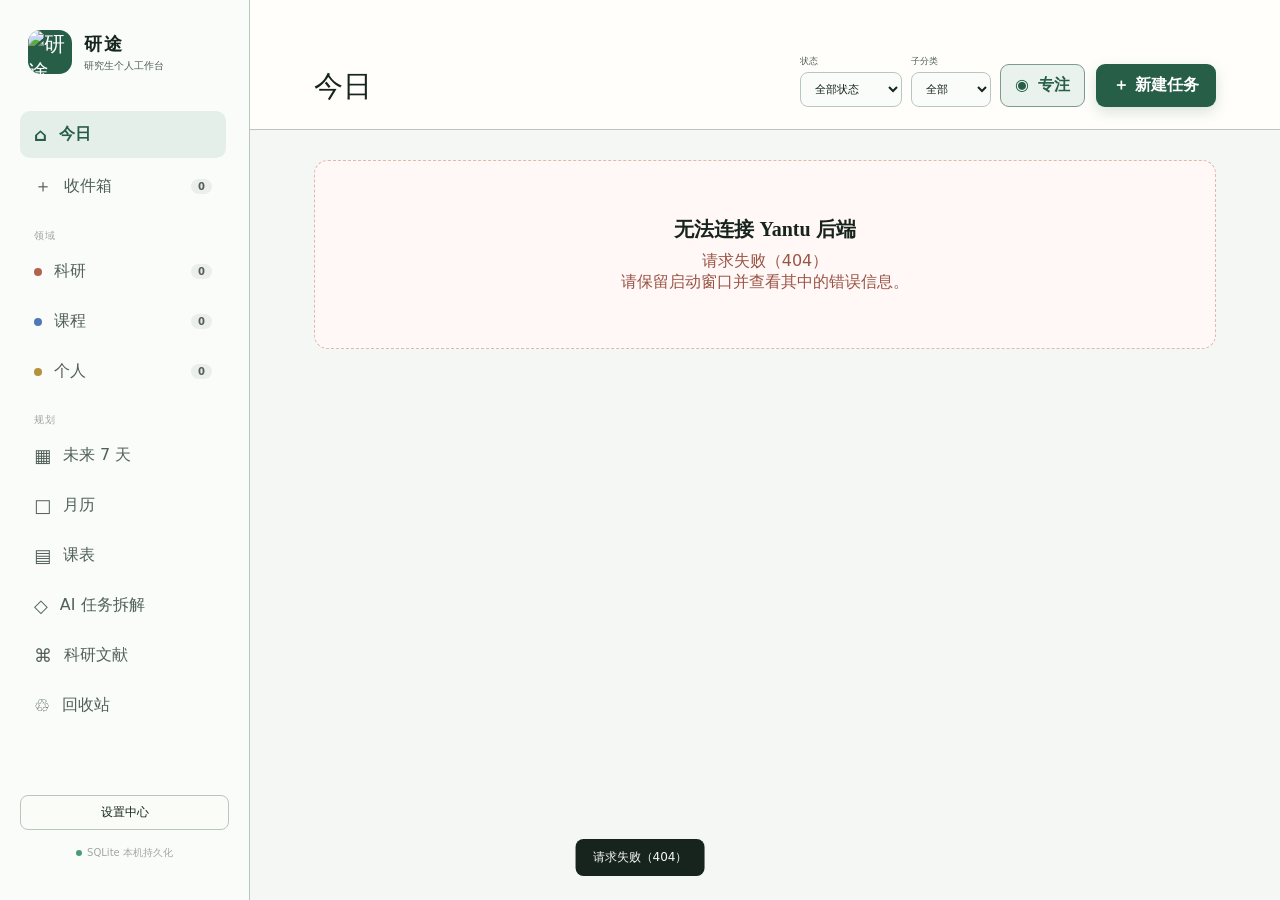
==== commit b260aa0b: "feat: add focus habit tracking and reliable planning preferences" ====
--- a/src/yantu/web/index.html
+++ b/src/yantu/web/index.html
@@ -15,8 +15,8 @@
       if(cached){document.documentElement.dataset.theme=cached.resolved_mode||cached.mode||'light';document.documentElement.dataset.preset=cached.preset||'forest'}
     } catch (_) {}
   </script>
-  <link rel="stylesheet" href="styles.css?v=20260811.3">
-  <link rel="stylesheet" href="theme.css?v=20260819.1">
+  <link rel="stylesheet" href="styles.css?v=20260831.1">
+  <link rel="stylesheet" href="theme.css?v=20260831.1">
 </head>
 <body>
   <div class="app-shell">
@@ -109,6 +109,16 @@
             <label class="switch-row"><span><b>专注后自动休息</b><small>休息结束后仍等待你确认</small></span><input type="checkbox" id="setting-auto-break"></label>
             <label class="field"><span>提示音音量</span><input type="range" id="setting-volume" min="0" max="100"><output id="setting-volume-output"></output></label>
             <button type="button" class="secondary-btn" id="open-planning-settings">调整工作与休息时长</button>
+            <div class="habit-settings">
+              <div><h3>专注习惯方案</h3><p class="settings-lead">仅统计前台应用名称与活跃时长，不记录按键内容、窗口标题、网址或截图。</p></div>
+              <div id="habit-capability" class="form-hint"></div>
+              <div id="habit-longterm-summary" class="habit-longterm-summary"></div>
+              <div id="habit-profile-list" class="habit-profile-list"></div>
+              <input type="hidden" id="habit-profile-id">
+              <div class="form-grid"><label class="field"><span>方案名称</span><input id="habit-name" maxlength="60" placeholder="例如：代码深潜"></label><label class="field"><span>目标应用（逗号分隔）</span><input id="habit-apps" placeholder="code.exe, chrome.exe"></label></div>
+              <div class="form-grid"><label class="field"><span>无操作多久视为空闲（秒）</span><input type="number" id="habit-idle" min="15" max="600" value="60"></label><label class="field"><span>应用切换提醒阈值</span><input type="number" id="habit-switch-warning" min="1" max="100" value="8"></label></div>
+              <div class="settings-actions"><button type="button" class="secondary-btn" id="habit-current-app">加入当前应用</button><button type="button" class="secondary-btn" id="habit-new">新建方案</button><span></span><button type="button" class="primary-btn" id="habit-save">保存方案</button></div>
+            </div>
           </section>
           <section data-settings-page="ai" class="hidden">
             <h3>DeepSeek AI</h3><p class="settings-lead" id="ai-settings-status">正在读取安全凭据状态…</p>
@@ -224,12 +234,12 @@
         <div class="form-grid three"><label class="field"><span>几轮后长休息</span><input type="number" id="plan-long-after" min="2" max="8"></label><label class="field"><span>最长连续专注</span><input type="number" id="plan-max-continuous" min="25" max="240"><small>分钟</small></label><label class="field"><span>课程前后缓冲</span><input type="number" id="plan-buffer" min="0" max="60"><small>分钟</small></label></div>
       </div>
       <div id="planning-preview" class="planning-preview"><div class="empty"><strong>先生成一个可检查的时间表</strong>会综合任务优先级、Deadline、课程占用和休息偏好。</div></div>
-      <div class="dialog-actions"><span></span><button type="button" class="secondary-btn" id="cancel-planning">取消</button><button type="button" class="secondary-btn" id="preview-planning">生成预览</button><button type="submit" class="primary-btn hidden" id="confirm-planning">确认时间表</button></div>
-    </form>
-  </dialog>
-  <section id="focus-panel" class="focus-panel hidden" aria-label="专注计时器"></section>
+      <div class="dialog-actions"><span></span><button type="button" class="secondary-btn" id="cancel-planning">取消</button><button type="button" class="secondary-btn" id="save-planning-profile">仅保存偏好</button><button type="button" class="secondary-btn" id="preview-planning">保存并生成预览</button><button type="submit" class="primary-btn hidden" id="confirm-planning">确认时间表</button></div>
+    </form>
+  </dialog>
+  <section id="focus-panel" class="focus-panel hidden" aria-label="专注计时器" aria-live="polite"></section>
   <div id="context-menu" class="context-menu hidden" role="menu" aria-label="快捷操作"></div>
   <div class="toast" id="toast" role="status"><span id="toast-text"></span><button id="toast-action" class="hidden"></button></div>
-  <script src="app.js?v=20260820.3"></script>
+  <script src="app.js?v=20260831.2"></script>
 </body>
 </html>
--- a/src/yantu/web/styles.css
+++ b/src/yantu/web/styles.css
@@ -26,3 +26,6 @@
 .week-time-axis,.week-time-lane{position:relative;border-right:1px solid var(--line);background:repeating-linear-gradient(to bottom,transparent 0,transparent 31px,color-mix(in srgb,var(--line) 55%,transparent) 31px,color-mix(in srgb,var(--line) 55%,transparent) 32px,transparent 32px,transparent 63px,var(--line) 63px,var(--line) 64px)}.week-time-axis{background:var(--surface-strong,var(--panel))}.week-time-axis span{position:absolute;right:8px;transform:translateY(-50%);color:var(--muted);font-size:9px;font-variant-numeric:tabular-nums}.week-time-lane.today{background-color:color-mix(in srgb,var(--accent,var(--green)) 3%,var(--panel))}.week-timed-event{position:absolute;z-index:2;left:4px;right:4px;overflow:hidden;border:0;border-left:3px solid var(--event-color,var(--course));border-radius:6px;padding:5px 6px;background:color-mix(in srgb,var(--event-color,var(--course)) 14%,var(--panel));color:var(--ink);font:inherit;text-align:left;cursor:pointer}.week-timed-event time,.week-timed-event b,.week-timed-event span{display:block;overflow:hidden;text-overflow:ellipsis;white-space:nowrap}.week-timed-event time{color:var(--muted);font-size:8px;font-variant-numeric:tabular-nums}.week-timed-event b{margin-top:2px;font-size:10px}.week-timed-event span{margin-top:2px;color:var(--muted);font-size:8px}.week-timed-event.plan{--event-color:var(--accent,var(--green));background:color-mix(in srgb,var(--accent,var(--green)) 12%,var(--panel))}.week-timed-event.plan.rest{--event-color:var(--muted);opacity:.76;cursor:default}.week-now-line{position:absolute;z-index:4;left:0;right:0;height:1px;background:#db5b50;pointer-events:none}.week-now-line:before{content:"";position:absolute;left:-4px;top:-3px;width:7px;height:7px;border-radius:50%;background:#db5b50}.week-now-line b{position:absolute;right:3px;top:-13px;color:#c44f45;font-size:8px;font-style:normal}
 @media(max-width:720px){.active-focus-banner{grid-template-columns:auto 1fr}.active-focus-banner .secondary-btn{grid-column:1/-1}.week-timeline{grid-template-columns:54px repeat(7,minmax(116px,1fr));min-width:870px}.week-scroll{margin-inline:-4px}.week-legend{gap:10px}}
 @media(prefers-reduced-motion:reduce){.active-focus-signal i,.task-focus-live i{animation:none}}
+/* Keep primary navigation usable when the desktop window is short. */
+.sidebar nav{flex:1;min-height:0;overflow-y:auto;overscroll-behavior:contain;padding-right:3px;scrollbar-width:thin}
+.sidebar-bottom{flex:0 0 auto;padding-top:10px;background:inherit}
--- a/src/yantu/web/theme.css
+++ b/src/yantu/web/theme.css
@@ -206,6 +206,31 @@
 .focus-phase-rail { width:100%; display:grid; grid-template-columns:auto 1fr auto 1fr auto; align-items:center; gap:7px; color:#718d85; font:600 8px ui-monospace,monospace; letter-spacing:1px; text-transform:uppercase; }
 .focus-phase-rail i { height:1px; background:rgba(112,244,207,.2); }
 .focus-phase-rail .done,.focus-phase-rail .current { color:var(--focus-neon); }
+.focus-habit-card { width:100%; box-sizing:border-box; padding:11px 12px; border:1px solid rgba(112,244,207,.18); border-radius:10px; background:rgba(112,244,207,.045); text-align:left; }
+.focus-habit-card > div:first-child { display:flex; justify-content:space-between; gap:10px; }
+.focus-habit-card b { color:#e8fff8; font-size:11px; }
+.focus-habit-card span,.focus-habit-card small { color:#8fac9f; font-size:8px; }
+.focus-habit-card dl { margin:9px 0 6px; display:grid; grid-template-columns:repeat(4,1fr); gap:5px; }
+.focus-habit-card dl div { display:grid; gap:2px; }
+.focus-habit-card dt { color:#78988e; font-size:7px; }
+.focus-habit-card dd { margin:0; color:var(--focus-neon); font:600 10px ui-monospace,"Cascadia Code",monospace; }
+.focus-habit-card.unavailable { border-color:rgba(255,190,110,.25); }
+.focus-habit-card.attention { border-color:rgba(255,190,110,.42); background:rgba(255,190,110,.07); }
+.focus-helper-row { display:flex; align-items:center; justify-content:space-between; gap:10px; color:#91aaa3; font-size:9px; }
+.focus-helper-row button { flex:0 0 auto; border:0; padding:4px 0; background:transparent; color:var(--focus-neon); font:inherit; font-weight:700; cursor:pointer; }
+.focus-shortcuts { width:100%; display:flex; align-items:center; justify-content:center; flex-wrap:wrap; gap:8px 12px; color:#6f8b83; font-size:8px; }
+.focus-shortcuts span { display:flex; align-items:center; gap:4px; }
+.focus-shortcuts kbd { border:1px solid rgba(112,244,207,.18); border-bottom-color:rgba(112,244,207,.35); border-radius:4px; padding:2px 5px; background:rgba(255,255,255,.04); color:#a9c3bb; font:600 8px ui-monospace,"Cascadia Code",monospace; }
+.habit-settings { margin-top:22px; padding-top:20px; border-top:1px solid var(--border); }
+.habit-profile-list { display:grid; gap:7px; margin:10px 0 15px; }
+.habit-profile-list article { display:grid; grid-template-columns:1fr auto; gap:8px; align-items:center; border:1px solid var(--border); border-radius:10px; padding:6px 10px; background:var(--surface-strong); }
+.habit-profile-list article > button:first-child { display:grid; gap:3px; text-align:left; border:0; background:transparent; color:var(--text); cursor:pointer; }
+.habit-profile-list article span { color:var(--muted); font-size:10px; }
+.habit-longterm-summary { display:grid; grid-template-columns:repeat(3,1fr); gap:8px; margin:12px 0; }
+.habit-longterm-summary div { padding:10px; border-radius:10px; background:var(--accent-soft); }
+.habit-longterm-summary b,.habit-longterm-summary span { display:block; }
+.habit-longterm-summary b { color:var(--accent); font-size:15px; }
+.habit-longterm-summary span,.habit-longterm-summary p { color:var(--muted); font-size:9px; margin:3px 0 0; }
 @keyframes focus-pulse { 0%,100%{opacity:.55;transform:scale(.9)} 50%{opacity:1;transform:scale(1.08)} }
 @media (prefers-reduced-motion: reduce) { .focus-head i.live,.focus-launch span { animation:none!important; } .focus-panel,.focus-orbit { transition:none!important; } }
 
@@ -238,3 +263,4 @@
   .planning-dialog .dialog-actions > span { display:none; }
   .planning-dialog .dialog-actions button { padding:10px 4px; font-size:11px; }
 }
+@media (max-width:390px){.focus-shortcuts{display:none}.habit-longterm-summary{grid-template-columns:1fr}}
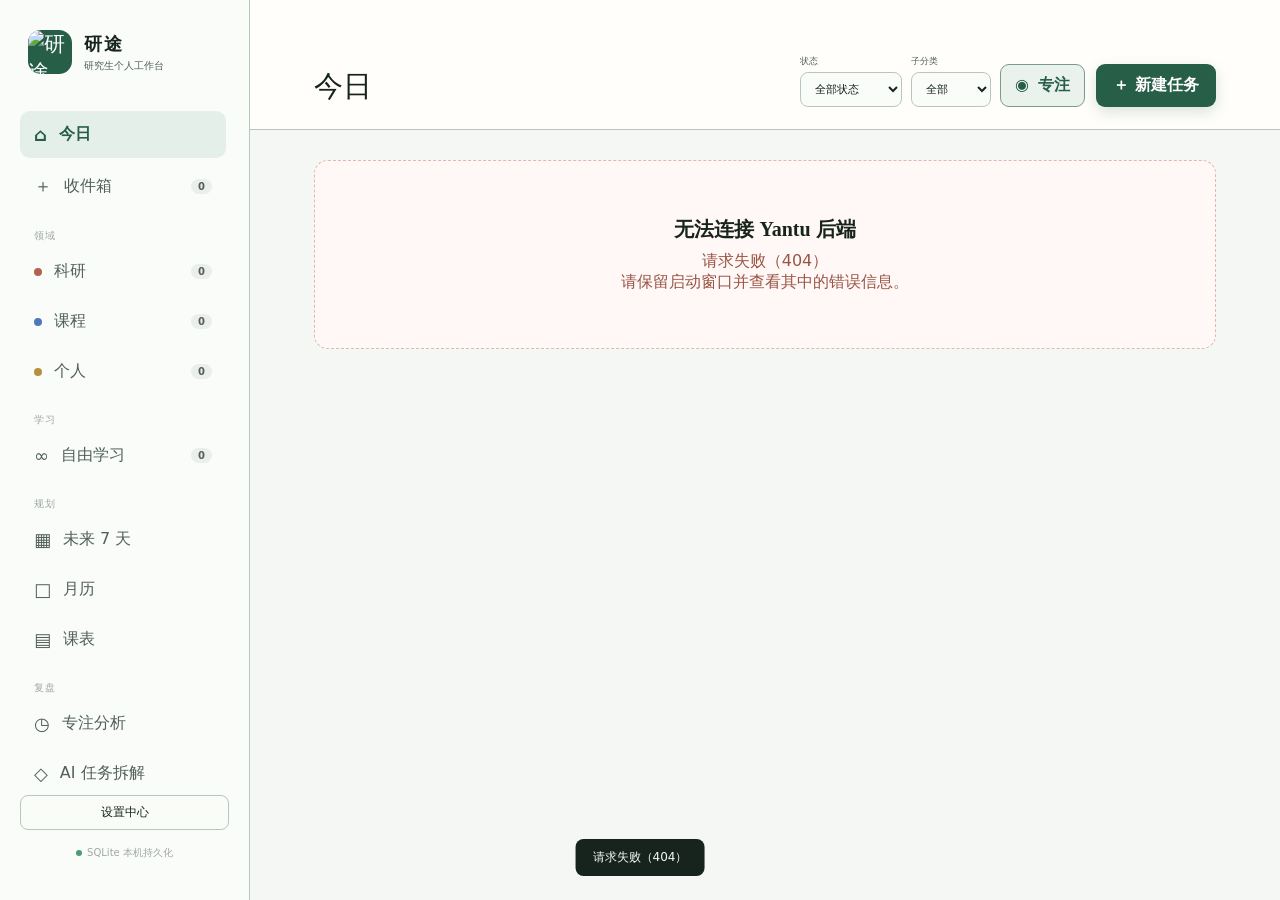
==== commit 8d122aec: "feat: expand research planning and focus insights" ====
--- a/src/yantu/web/index.html
+++ b/src/yantu/web/index.html
@@ -15,8 +15,9 @@
       if(cached){document.documentElement.dataset.theme=cached.resolved_mode||cached.mode||'light';document.documentElement.dataset.preset=cached.preset||'forest'}
     } catch (_) {}
   </script>
-  <link rel="stylesheet" href="styles.css?v=20260831.1">
-  <link rel="stylesheet" href="theme.css?v=20260831.1">
+  <link rel="stylesheet" href="styles.css?v=20260916.4">
+  <link rel="stylesheet" href="focus-analytics.css?v=20260916.4">
+  <link rel="stylesheet" href="theme.css?v=20260916.1">
 </head>
 <body>
   <div class="app-shell">
@@ -29,10 +30,14 @@
         <button class="nav-item" data-view="research"><i class="dot research"></i>科研 <b id="count-research">0</b></button>
         <button class="nav-item" data-view="course"><i class="dot course"></i>课程 <b id="count-course">0</b></button>
         <button class="nav-item" data-view="personal"><i class="dot personal"></i>个人 <b id="count-personal">0</b></button>
+        <p class="nav-label">学习</p>
+        <button class="nav-item" data-view="free_learning"><span>∞</span>自由学习 <b id="count-free-learning">0</b></button>
         <p class="nav-label">规划</p>
         <button class="nav-item" data-view="week"><span>▦</span>未来 7 天</button>
         <button class="nav-item" data-view="month"><span>□</span>月历</button>
         <button class="nav-item" data-view="schedule"><span>▤</span>课表</button>
+        <p class="nav-label">复盘</p>
+        <button class="nav-item" data-view="focus_analytics"><span>◷</span>专注分析</button>
           <button class="nav-item" data-view="ai"><span>◇</span>AI 任务拆解</button>
           <button class="nav-item" data-view="research_library"><span>⌘</span>科研文献</button>
         <button class="nav-item" data-view="trash"><span>♲</span>回收站</button>
@@ -47,6 +52,7 @@
       <header class="topbar">
         <button class="menu-btn" id="menu-btn" aria-label="打开菜单">☰</button>
         <div><p id="date-label"></p><h1 id="view-title">今日</h1></div>
+        <button class="semester-indicator hidden" id="semester-indicator" type="button" title="查看或修改当前学期"></button>
         <div class="top-actions">
           <label class="compact-field"><span>状态</span><select id="status-filter"><option value="all">全部状态</option><option value="not_started">未开始</option><option value="in_progress">进行中</option><option value="waiting">等待</option><option value="completed">已完成</option><option value="cancelled">已取消</option></select></label>
           <label class="compact-field"><span>子分类</span><select id="subcategory-filter"><option value="all">全部</option></select></label>
@@ -60,18 +66,24 @@
 
   <dialog id="task-dialog">
     <form id="task-form">
-      <div class="dialog-head"><div><p>把想法变成下一步行动</p><h2 id="dialog-title">新建任务</h2></div><button type="button" class="icon-btn" id="close-dialog" aria-label="关闭">×</button></div>
+      <div class="dialog-head"><div><p>把想法变成下一步行动</p><h2 id="dialog-title">新建任务</h2></div><button type="button" class="secondary-btn" id="open-quick-reading">快速阅读</button><button type="button" class="icon-btn" id="close-dialog" aria-label="关闭">×</button></div>
       <input type="hidden" id="task-id">
       <label class="field full"><span>标题 *</span><input id="task-title" required maxlength="160" placeholder="例如：整理本周实验结果并准备组会汇报" autofocus></label>
       <div class="form-grid">
         <label class="field"><span>一级领域 *</span><select id="task-domain"><option value="research">科研</option><option value="course">课程</option><option value="personal">个人</option><option value="inbox">收件箱（稍后整理）</option></select></label>
         <label class="field"><span>二级分类 / 标签</span><input id="task-subcategory" maxlength="60" placeholder="论文阅读、实验、作业……"></label>
       </div>
+      <label class="field full"><span>任务方式</span><select id="task-kind"><option value="standard">目标任务（可设截止日期）</option><option value="free_learning">自由学习（按节奏持续投入）</option><option value="time_block">时间段占用（课程、会议等）</option></select><small id="task-kind-hint">目标任务按日期参与每日规划。</small></label>
+      <div id="task-time-block-fields" class="time-block-fields hidden">
+        <div class="form-grid three"><label class="field"><span>占用日期 *</span><input type="date" id="task-block-date"></label><label class="field"><span>开始时间 *</span><input type="time" id="task-block-start"></label><label class="field"><span>结束时间 *</span><input type="time" id="task-block-end"></label></div>
+        <div class="form-grid"><label class="switch-row compact"><span><b>每周重复</b><small>按首次日期的星期重复</small></span><input type="checkbox" id="task-block-weekly"></label><label class="field" id="task-block-until-field"><span>重复至</span><input type="date" id="task-block-until" disabled></label></div>
+      </div>
       <div class="form-grid three">
-        <label class="field"><span>截止日期</span><input type="date" id="task-due-date"></label>
+        <label class="field" id="task-due-field"><span>截止日期</span><input type="date" id="task-due-date"></label>
         <label class="field"><span>预计耗时（分钟）</span><input type="number" id="task-estimated" min="0" max="100000" step="5" value="60"></label>
         <label class="field"><span>优先级</span><select id="task-priority"><option value="urgent">紧急</option><option value="high">高</option><option value="medium" selected>中</option><option value="low">低</option></select></label>
       </div>
+      <label class="field full hidden" id="task-paper-field"><span>关联已保存论文（可选）</span><select id="task-paper"><option value="">不关联论文</option></select><small>选择后，任务会归入该论文的阅读历史，便于定期复盘。</small></label>
       <details class="advanced-settings">
         <summary>更多设置 <span>描述、状态、标签、重复和实际耗时</span></summary>
         <label class="field full"><span>描述</span><textarea id="task-description" rows="2" maxlength="1000" placeholder="任务背景、完成标准或下一步行动"></textarea></label>
@@ -88,6 +100,16 @@
         <label class="field full"><span>备注</span><textarea id="task-notes" rows="2" maxlength="1000" placeholder="资料位置、临时提醒或复盘记录"></textarea></label>
       </details>
       <div class="dialog-actions"><button type="button" class="danger-btn hidden" id="delete-btn">删除任务</button><span></span><button type="button" class="secondary-btn" id="cancel-btn">取消</button><button type="submit" class="primary-btn">保存任务</button></div>
+    </form>
+  </dialog>
+  <dialog id="quick-reading-dialog">
+    <form id="quick-reading-form">
+      <div class="dialog-head"><div><p>先读起来，历史会留在论文下</p><h2>快速开始论文阅读</h2></div><button type="button" class="icon-btn" id="close-quick-reading" aria-label="关闭">×</button></div>
+      <label class="field full"><span>查找已保存论文</span><input type="search" id="quick-paper-search" placeholder="输入题目关键词"></label>
+      <label class="field full"><span>论文 *</span><select id="quick-paper" required></select></label>
+      <label class="field full"><span>任务标题（仅首次创建可选）</span><input id="quick-task-title" maxlength="160" placeholder="留空则使用“阅读：论文题目”"></label>
+      <p class="form-hint">首次建立 60 分钟自由学习任务；再次选择同一篇论文会接续未结项任务。达到当前上限后自动延长，阅读时间会持续留档。</p>
+      <div class="dialog-actions"><span></span><button type="button" class="secondary-btn" id="cancel-quick-reading">取消</button><button type="submit" class="primary-btn">开始或继续阅读</button></div>
     </form>
   </dialog>
   <dialog id="settings-dialog" class="settings-dialog">
@@ -163,6 +185,7 @@
   <dialog id="research-import-dialog" class="research-import-dialog">
     <form id="research-import-form">
       <div class="dialog-head"><div><p>预览后再写入项目</p><h2>从 Zotero 导入论文</h2></div><button type="button" class="icon-btn" id="close-research-import" aria-label="关闭">×</button></div>
+      <div class="research-import-body">
       <div class="form-grid">
         <label class="field"><span>科研项目 *</span><select id="research-import-project" required></select></label>
         <label class="field"><span>Zotero 来源 *</span><select id="research-import-source" required></select></label>
@@ -173,7 +196,9 @@
         <label class="field hidden" id="research-search-field"><span>标题、作者或年份</span><input id="research-import-query" maxlength="200" placeholder="例如：single photon lidar"></label>
       </div>
       <label class="switch-row" id="research-subcollections-row"><span><b>包含子文件夹</b><small>自动合并子文件夹中的论文并去重</small></span><input type="checkbox" id="research-include-subcollections" checked></label>
+      <label class="switch-row" id="research-organize-row"><span><b>在研途保留文件夹层级</b><small>导入后按 Zotero 文件夹和子文件夹浏览论文</small></span><input type="checkbox" id="research-organize" checked></label>
       <div id="research-import-preview" class="research-import-preview"><div class="empty"><strong>选择范围后开始预览</strong>预览不会写入 Yantu，也不会修改 Zotero。</div></div>
+      </div>
       <div class="dialog-actions"><button type="button" class="secondary-btn" id="cancel-research-import">取消</button><span></span><button type="button" class="secondary-btn" id="preview-research-import">读取预览</button><button type="submit" class="primary-btn" id="confirm-research-import" disabled>导入所选论文</button></div>
     </form>
   </dialog>
@@ -181,16 +206,28 @@
     <form id="schedule-form">
       <div class="dialog-head"><div><p>本地解析，不上传云端</p><h2>导入课表</h2></div><button type="button" class="icon-btn" id="close-schedule-dialog" aria-label="关闭">×</button></div>
       <div id="schedule-step-input">
-        <label class="field"><span>课表文件 *</span><input type="file" id="schedule-file" accept=".png,.jpg,.jpeg,.xlsx,.csv" required></label>
-        <div class="form-grid three">
+        <label class="field"><span>课表文件 *</span><input type="file" id="schedule-file" accept=".pdf,.png,.jpg,.jpeg,.xlsx,.csv" required></label>
+        <div class="form-grid">
           <label class="field"><span>学期名称 *</span><input id="semester-name" required placeholder="2026 秋季学期"></label>
-          <label class="field"><span>学期开始 *</span><input type="date" id="semester-start" required></label>
+          <label class="field"><span>学期阶段 *</span><input id="semester-stage" required placeholder="例如：研一上"></label>
+          <label class="field"><span>第 1 周星期一 *</span><input type="date" id="semester-start" required></label>
           <label class="field"><span>学期结束 *</span><input type="date" id="semester-end" required></label>
         </div>
-        <p class="form-hint">支持 PNG/JPG、XLSX、CSV，最大 10 MB。图片首次识别需要初始化本地 OCR 模型。</p>
+        <label class="semester-confirm"><input type="checkbox" id="semester-start-confirm" required><span>我已确认该日期是教学第 1 周的星期一；以后可点击页面顶部的学期指示修改。</span></label>
+        <p class="form-hint">支持 PDF、PNG/JPG、XLSX、CSV，最大 10 MB。PDF 与图片首次识别需要初始化本地 OCR 模型。</p>
         <div class="dialog-actions"><span></span><button type="button" class="secondary-btn" id="cancel-schedule">取消</button><button type="submit" class="primary-btn" id="recognize-schedule">识别并预览</button></div>
       </div>
       <div id="schedule-preview" class="hidden"></div>
+    </form>
+  </dialog>
+  <dialog id="semester-dialog">
+    <form id="semester-form">
+      <div class="dialog-head"><div><p>修改后只重新计算课程日期</p><h2>当前学期</h2></div><button type="button" class="icon-btn" id="close-semester-dialog" aria-label="关闭">×</button></div>
+      <input type="hidden" id="edit-semester-id">
+      <div class="form-grid"><label class="field"><span>学期名称 *</span><input id="edit-semester-name" required></label><label class="field"><span>学期阶段 *</span><input id="edit-semester-stage" required placeholder="研一上"></label></div>
+      <div class="form-grid"><label class="field"><span>第 1 周星期一 *</span><input type="date" id="edit-semester-start" required></label><label class="field"><span>学期结束 *</span><input type="date" id="edit-semester-end" required></label></div>
+      <p class="form-hint">第 1 周第一天只决定课程周次对应的日期，不改变任务、专注记录或归档时间。</p>
+      <div class="dialog-actions"><span></span><button type="button" class="secondary-btn" id="cancel-semester-edit">取消</button><button type="submit" class="primary-btn">保存学期</button></div>
     </form>
   </dialog>
   <dialog id="course-dialog">
@@ -240,6 +277,7 @@
   <section id="focus-panel" class="focus-panel hidden" aria-label="专注计时器" aria-live="polite"></section>
   <div id="context-menu" class="context-menu hidden" role="menu" aria-label="快捷操作"></div>
   <div class="toast" id="toast" role="status"><span id="toast-text"></span><button id="toast-action" class="hidden"></button></div>
-  <script src="app.js?v=20260831.2"></script>
+  <script src="focus-analytics.js?v=20260916.4"></script>
+  <script src="app.js?v=20260916.4"></script>
 </body>
 </html>
--- a/src/yantu/web/styles.css
+++ b/src/yantu/web/styles.css
@@ -29,3 +29,61 @@
 /* Keep primary navigation usable when the desktop window is short. */
 .sidebar nav{flex:1;min-height:0;overflow-y:auto;overscroll-behavior:contain;padding-right:3px;scrollbar-width:thin}
 .sidebar-bottom{flex:0 0 auto;padding-top:10px;background:inherit}
+
+/* Deadline state must remain visible in every task surface, not only by color. */
+.status-badge.overdue{background:#fff0ed;color:#a33f35;border:1px solid #efc4ba}
+.task-card.overdue{border-left-color:#c45b4d}
+.week-task-chip.overdue,.cal-task.overdue{box-shadow:inset 0 0 0 1px color-mix(in srgb,var(--danger,#b84e43) 45%,transparent);color:var(--danger,#a33f35)}
+
+/* Keep controls reachable in short desktop windows and on narrow screens. */
+dialog{max-height:calc(100dvh - 24px);overscroll-behavior:contain}
+dialog>form{padding:clamp(16px,2vw,26px)}
+dialog>form>.dialog-head{gap:12px;align-items:flex-start}
+dialog>form>.dialog-head>div{min-width:0}
+dialog>form>.dialog-head h2{overflow-wrap:anywhere}
+dialog>form>.dialog-actions{position:sticky;bottom:-26px;z-index:2;padding:12px 0 0;background:var(--surface,var(--panel));border-top:1px solid var(--border,var(--line));flex-wrap:wrap}
+.form-grid{grid-template-columns:repeat(2,minmax(0,1fr))}
+.form-grid>.field,.field select{min-width:0}
+.research-import-dialog{width:min(920px,calc(100vw - 24px));overflow:hidden}
+#research-import-form{display:flex;flex-direction:column;max-height:calc(100dvh - 24px);min-height:0}
+#research-import-form>.dialog-head{flex:0 0 auto;margin-bottom:16px}
+.research-import-body{min-height:0;overflow-y:auto;overscroll-behavior:contain;padding:2px 5px 8px 1px;scrollbar-gutter:stable}
+#research-import-form>.dialog-actions{flex:0 0 auto;position:static;margin-top:0;padding-top:12px}
+.research-import-preview{min-height:0}
+.research-import-preview>.empty{padding:24px 16px}
+.research-import-list{max-height:min(40dvh,360px)}
+.research-import-list b{overflow-wrap:anywhere}
+.context-menu{max-width:calc(100vw - 16px);max-height:calc(100dvh - 16px);overflow-y:auto;overscroll-behavior:contain}
+.focus-panel:not(.immersive){max-height:calc(100dvh - 16px);overflow-x:hidden;overflow-y:auto}
+@media(max-width:620px){
+  .research-import-dialog{width:calc(100vw - 12px)}
+  #research-import-form{padding:14px;max-height:calc(100dvh - 12px)}
+  .research-import-body .form-grid{grid-template-columns:1fr;gap:0}
+  #research-import-form>.dialog-actions{display:grid;grid-template-columns:repeat(2,minmax(0,1fr));gap:8px}
+  #research-import-form>.dialog-actions>span{display:none}
+  #research-import-form>.dialog-actions button{min-width:0;white-space:normal;padding:10px 6px}
+  #cancel-research-import{grid-row:2;grid-column:1/-1}
+}
+.research-folder-layout{display:grid;grid-template-columns:minmax(170px,220px) minmax(0,1fr);gap:18px;align-items:start}
+.free-learning-cadence{display:inline-flex;align-items:center;justify-content:center;min-height:30px;padding:5px 9px;border-radius:8px;background:var(--accent-soft,var(--green2));color:var(--accent,var(--green));font-size:10px;white-space:nowrap}
+.research-reading-history-entry{display:flex;align-items:center;gap:8px;border-bottom:1px solid var(--line)}.research-reading-history-entry>button:first-child{flex:1;min-width:0;overflow:hidden;text-overflow:ellipsis;white-space:nowrap}.research-reading-history-entry>.secondary-btn{width:auto;flex:0 0 auto;padding:5px 9px;border-radius:7px;background:var(--accent-soft,var(--green2));color:var(--accent,var(--green));font-size:10px;text-align:center}
+.research-folder-tree{display:flex;flex-direction:column;gap:4px;padding:10px;border:1px solid var(--border);border-radius:12px}
+.research-folder-tree button{display:flex;justify-content:space-between;gap:8px;text-align:left;border:0;border-radius:8px;background:transparent;color:inherit;padding:9px 12px;cursor:pointer}
+.research-folder-tree button:hover,.research-folder-tree button.active{background:var(--accent-soft)}
+.research-folder-tree span{opacity:.65}
+.research-reading-progress{font-size:.9em;color:var(--muted)}
+.research-reading-history{margin-top:8px}
+.research-reading-history button{display:block;width:100%;text-align:left;padding:6px 0;border:0;background:transparent;color:inherit;cursor:pointer}
+.project-papers .research-actions{flex-wrap:wrap}
+.project-papers .compact-field{min-width:150px;max-width:230px}
+@media(max-width:760px){.research-folder-layout{grid-template-columns:1fr}.research-folder-tree{max-height:220px;overflow:auto}}
+
+/* Semester context, fixed time blocks, and multi-meeting schedule review. */
+.semester-indicator{display:flex;flex-direction:column;align-items:flex-start;gap:2px;min-width:116px;border:1px solid var(--line);border-radius:10px;padding:7px 11px;background:var(--panel);color:var(--ink);cursor:pointer}.semester-indicator b{font-size:11px}.semester-indicator span{font-size:8px;color:var(--muted)}
+.semester-confirm{display:flex;align-items:flex-start;gap:9px;margin:12px 0;padding:11px 12px;border:1px solid var(--line);border-radius:9px;background:var(--green2);font-size:10px;line-height:1.55}.semester-confirm input{margin-top:2px;accent-color:var(--green)}
+.time-block-fields{margin:0 0 15px;padding:14px;border:1px solid color-mix(in srgb,var(--course) 35%,var(--line));border-radius:11px;background:color-mix(in srgb,var(--course) 7%,var(--panel))}.switch-row.compact{padding:5px 0;border:0}.badge.time-block{background:color-mix(in srgb,var(--course) 15%,var(--panel));color:var(--course)}
+.week-legend i.time-block{background:#7a6aa6}.week-timed-event.time-block{background:color-mix(in srgb,var(--event-color) 16%,var(--panel))}
+.preview-course-head{display:grid;grid-template-columns:auto 2fr 1fr 1fr;gap:8px;align-items:center}.preview-meetings{margin-top:10px}.preview-meetings>small{display:block;margin-bottom:5px;color:var(--muted)}.preview-meeting{display:grid;grid-template-columns:82px 70px 70px 105px 105px 1.2fr 1fr 1fr;gap:6px;margin-top:6px}.preview-meeting input,.preview-meeting select,.preview-course-head input{min-width:0}
+@media(max-width:900px){.semester-indicator{min-width:0;padding:7px 9px}.semester-indicator span{display:none}.preview-meeting{grid-template-columns:repeat(2,minmax(0,1fr))}.preview-course-head{grid-template-columns:auto 1fr}.preview-course-head input:nth-of-type(n+2){grid-column:2}}
+.preview-learning-head{margin-top:18px}.preview-learning-items{display:grid;gap:6px}.preview-learning-items>div{display:grid;grid-template-columns:auto 1.3fr 1fr 1.5fr;gap:7px;align-items:center;padding:8px;border:1px solid var(--line);border-radius:8px}.preview-learning-items input{min-width:0}
+@media(max-width:700px){.preview-learning-items>div{grid-template-columns:auto 1fr}.preview-learning-items input:nth-of-type(n+2){grid-column:2}}
--- a/src/yantu/web/focus-analytics.css
+++ b/src/yantu/web/focus-analytics.css
@@ -0,0 +1 @@
+.focus-analysis{display:grid;gap:18px}.focus-analysis-intro{margin:0;color:var(--muted);font-size:13px}.focus-analysis-controls{display:flex;align-items:center;gap:12px;flex-wrap:wrap}.focus-analysis-ranges{display:flex;gap:6px;flex-wrap:wrap}.focus-analysis-ranges button{border:1px solid var(--line);border-radius:9px;padding:9px 12px;background:var(--panel);color:var(--ink);font:inherit;cursor:pointer}.focus-analysis-ranges button.active{background:var(--accent,var(--green));color:white;border-color:var(--accent,var(--green))}#focus-analysis-dates{display:flex;align-items:center;gap:8px;flex-wrap:wrap}#focus-analysis-dates label{font-size:11px;color:var(--muted)}#focus-analysis-dates input{margin-left:4px;border:1px solid var(--line);border-radius:8px;padding:7px;background:var(--panel);color:var(--ink)}.focus-analysis-cards{display:grid;grid-template-columns:repeat(4,minmax(0,1fr));gap:12px}.focus-analysis-cards article,.focus-analysis-panel{border:1px solid var(--line);border-radius:14px;background:var(--panel);padding:18px}.focus-analysis-cards article{display:grid;gap:8px}.focus-analysis-cards small,.focus-analysis-cards span,.focus-analysis-heading span,.focus-analysis-muted,.focus-analysis-footnote{color:var(--muted);font-size:11px}.focus-analysis-cards strong{font:500 25px Georgia,"Songti SC",serif;color:var(--accent,var(--green))}.focus-analysis-panel h2{margin:0 0 16px;font-size:15px}.focus-analysis-heading{display:flex;align-items:center;justify-content:space-between;gap:12px}.focus-analysis-columns{display:grid;grid-template-columns:repeat(2,minmax(0,1fr));gap:12px}.focus-analysis-row{display:grid;grid-template-columns:minmax(90px,1fr) minmax(60px,1.5fr) auto;gap:10px;align-items:center;margin:9px 0;font-size:11px}.focus-analysis-row span{overflow:hidden;text-overflow:ellipsis;white-space:nowrap}.focus-analysis-row b{white-space:nowrap;font-weight:600}.focus-analysis-track{height:8px;border-radius:10px;background:var(--accent-soft,var(--green2));overflow:hidden}.focus-analysis-track i{display:block;height:100%;background:var(--accent,var(--green));border-radius:10px}.focus-analysis-day-scroll{overflow:auto}.focus-analysis-day-grid{display:flex;align-items:end;gap:5px;min-height:170px;width:max-content;min-width:100%}.focus-analysis-day{width:20px;min-width:20px;text-align:center}.focus-analysis-day>div{height:130px;display:flex;align-items:end;background:var(--accent-soft,var(--green2));border-radius:5px}.focus-analysis-day i{display:block;width:100%;background:var(--accent,var(--green));border-radius:5px;min-height:3px}.focus-analysis-day small{display:block;color:var(--muted);font-size:8px;writing-mode:vertical-rl;margin:5px auto 0}.focus-analysis-attention{display:flex;align-items:center;gap:16px;flex-wrap:wrap}.focus-analysis-attention strong{font:500 32px Georgia,serif;color:var(--accent,var(--green))}.focus-analysis-attention span{font-size:11px;color:var(--muted)}.focus-analysis-session-list{display:grid;gap:6px;max-height:550px;overflow:auto}.focus-analysis-session-list article{display:grid;grid-template-columns:115px minmax(0,1fr) auto;gap:14px;align-items:center;border-bottom:1px solid var(--line);padding:9px 0}.focus-analysis-session-list time,.focus-analysis-session-list small{color:var(--muted);font-size:10px}.focus-analysis-session-list strong,.focus-analysis-session-list small{display:block;overflow:hidden;text-overflow:ellipsis;white-space:nowrap}.focus-analysis-session-list strong{font-size:12px}.focus-analysis-session-list b{font-size:11px;white-space:nowrap}.focus-analysis-footnote{margin:0}@media(max-width:900px){.focus-analysis-cards{grid-template-columns:repeat(2,minmax(0,1fr))}}@media(max-width:650px){.focus-analysis-columns{grid-template-columns:1fr}.focus-analysis-session-list article{grid-template-columns:1fr auto}.focus-analysis-session-list time{grid-column:1/-1}.focus-analysis-cards strong{font-size:21px}}
--- a/src/yantu/web/theme.css
+++ b/src/yantu/web/theme.css
@@ -216,6 +216,15 @@
 .focus-habit-card dd { margin:0; color:var(--focus-neon); font:600 10px ui-monospace,"Cascadia Code",monospace; }
 .focus-habit-card.unavailable { border-color:rgba(255,190,110,.25); }
 .focus-habit-card.attention { border-color:rgba(255,190,110,.42); background:rgba(255,190,110,.07); }
+.focus-habit-card dl.basic { grid-template-columns:repeat(3,1fr); }
+.focus-app-breakdown { margin:9px 0 7px; padding-top:7px; border-top:1px solid rgba(112,244,207,.12); display:grid !important; gap:5px; }
+.focus-app-breakdown-head,.focus-app-row { display:flex; align-items:center; justify-content:space-between; gap:10px; }
+.focus-app-breakdown-head b { font-size:8px; letter-spacing:.08em; text-transform:uppercase; }
+.focus-app-row > span { min-width:0; display:flex; align-items:center; gap:6px; color:#b7cec5; font-size:9px; }
+.focus-app-row > span i { width:5px; height:5px; border-radius:50%; flex:0 0 auto; background:var(--focus-neon); box-shadow:0 0 7px rgba(112,244,207,.45); }
+.focus-app-row > span i.outside { background:#ffb36f; box-shadow:0 0 7px rgba(255,179,111,.35); }
+.focus-app-row > b { font:500 9px ui-monospace,"Cascadia Code",monospace; white-space:nowrap; }
+.focus-app-empty { margin:8px 0 6px; color:#718d82; font-size:8px; }
 .focus-helper-row { display:flex; align-items:center; justify-content:space-between; gap:10px; color:#91aaa3; font-size:9px; }
 .focus-helper-row button { flex:0 0 auto; border:0; padding:4px 0; background:transparent; color:var(--focus-neon); font:inherit; font-weight:700; cursor:pointer; }
 .focus-shortcuts { width:100%; display:flex; align-items:center; justify-content:center; flex-wrap:wrap; gap:8px 12px; color:#6f8b83; font-size:8px; }
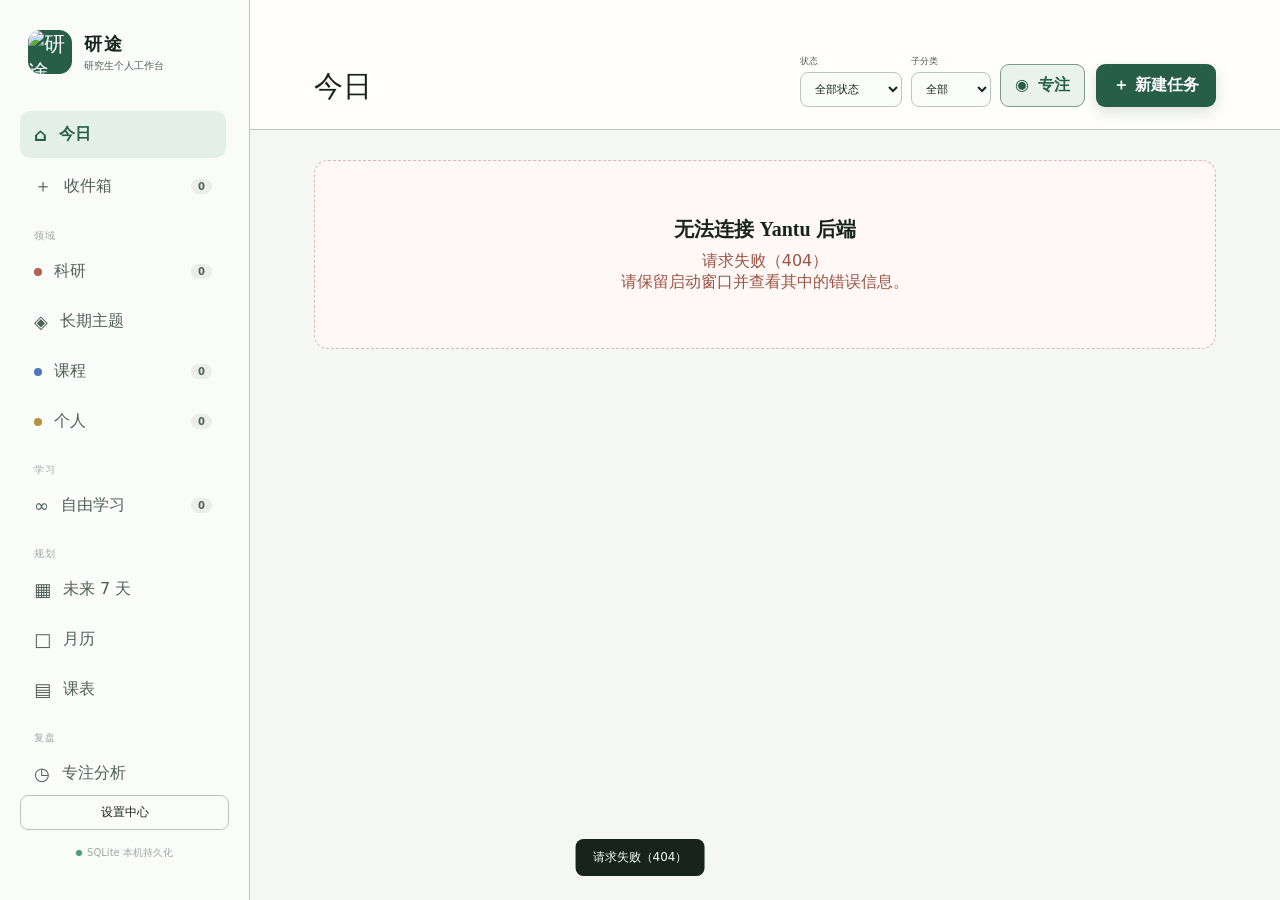
==== commit 50b64584: "feat: refine research workflow and harden timetable import" ====
--- a/src/yantu/web/index.html
+++ b/src/yantu/web/index.html
@@ -15,9 +15,9 @@
       if(cached){document.documentElement.dataset.theme=cached.resolved_mode||cached.mode||'light';document.documentElement.dataset.preset=cached.preset||'forest'}
     } catch (_) {}
   </script>
-  <link rel="stylesheet" href="styles.css?v=20260916.4">
-  <link rel="stylesheet" href="focus-analytics.css?v=20260916.4">
-  <link rel="stylesheet" href="theme.css?v=20260916.1">
+  <link rel="stylesheet" href="styles.css?v=20261020.2">
+  <link rel="stylesheet" href="focus-analytics.css?v=20261020.1">
+  <link rel="stylesheet" href="theme.css?v=20261020.2">
 </head>
 <body>
   <div class="app-shell">
@@ -28,6 +28,7 @@
         <button class="nav-item" data-view="inbox"><span>＋</span>收件箱 <b id="count-inbox">0</b></button>
         <p class="nav-label">领域</p>
         <button class="nav-item" data-view="research"><i class="dot research"></i>科研 <b id="count-research">0</b></button>
+        <button class="nav-item" data-view="themes"><span>◈</span>长期主题</button>
         <button class="nav-item" data-view="course"><i class="dot course"></i>课程 <b id="count-course">0</b></button>
         <button class="nav-item" data-view="personal"><i class="dot personal"></i>个人 <b id="count-personal">0</b></button>
         <p class="nav-label">学习</p>
@@ -73,7 +74,8 @@
         <label class="field"><span>一级领域 *</span><select id="task-domain"><option value="research">科研</option><option value="course">课程</option><option value="personal">个人</option><option value="inbox">收件箱（稍后整理）</option></select></label>
         <label class="field"><span>二级分类 / 标签</span><input id="task-subcategory" maxlength="60" placeholder="论文阅读、实验、作业……"></label>
       </div>
-      <label class="field full"><span>任务方式</span><select id="task-kind"><option value="standard">目标任务（可设截止日期）</option><option value="free_learning">自由学习（按节奏持续投入）</option><option value="time_block">时间段占用（课程、会议等）</option></select><small id="task-kind-hint">目标任务按日期参与每日规划。</small></label>
+      <label class="field full"><span>任务方式</span><select id="task-kind"><option value="standard">目标任务（可设截止日期）</option><option value="theme">长期主题（大课题／大横向）</option><option value="free_learning">自由学习（按节奏持续投入）</option><option value="time_block">时间段占用（课程、会议等）</option></select><small id="task-kind-hint">目标任务按日期参与每日规划。</small></label>
+      <label class="field full" id="task-parent-field"><span>归属长期主题（可选）</span><select id="task-parent"><option value="">不归属长期主题</option></select><small>子任务的专注时长会同时计入对应大课题。</small></label>
       <div id="task-time-block-fields" class="time-block-fields hidden">
         <div class="form-grid three"><label class="field"><span>占用日期 *</span><input type="date" id="task-block-date"></label><label class="field"><span>开始时间 *</span><input type="time" id="task-block-start"></label><label class="field"><span>结束时间 *</span><input type="time" id="task-block-end"></label></div>
         <div class="form-grid"><label class="switch-row compact"><span><b>每周重复</b><small>按首次日期的星期重复</small></span><input type="checkbox" id="task-block-weekly"></label><label class="field" id="task-block-until-field"><span>重复至</span><input type="date" id="task-block-until" disabled></label></div>
@@ -83,6 +85,8 @@
         <label class="field"><span>预计耗时（分钟）</span><input type="number" id="task-estimated" min="0" max="100000" step="5" value="60"></label>
         <label class="field"><span>优先级</span><select id="task-priority"><option value="urgent">紧急</option><option value="high">高</option><option value="medium" selected>中</option><option value="low">低</option></select></label>
       </div>
+      <label class="switch-row compact"><span><b>待提交资料</b><small>启用后，未提交时在任务与日程上显示半红色提醒条。</small></span><input type="checkbox" id="task-submission-required"></label>
+      <div id="task-submission-fields" class="hidden"><label class="field full"><span>要提交什么</span><input id="task-submission-material" maxlength="200" placeholder="例如：实验报告、阅读笔记或汇报 PPT"></label><label class="switch-row compact"><span><b>已经提交</b><small>与任务完成状态分开记录。</small></span><input type="checkbox" id="task-submission-submitted"></label></div>
       <label class="field full hidden" id="task-paper-field"><span>关联已保存论文（可选）</span><select id="task-paper"><option value="">不关联论文</option></select><small>选择后，任务会归入该论文的阅读历史，便于定期复盘。</small></label>
       <details class="advanced-settings">
         <summary>更多设置 <span>描述、状态、标签、重复和实际耗时</span></summary>
@@ -243,14 +247,24 @@
       <div class="dialog-actions"><span></span><button type="button" class="secondary-btn" id="cancel-course">取消</button><button type="submit" class="primary-btn">保存课程</button></div>
     </form>
   </dialog>
+  <dialog id="course-submission-dialog">
+    <form id="course-submission-form">
+      <div class="dialog-head"><div><p>仅影响这一天的课程</p><h2>待交作业</h2></div><button type="button" class="icon-btn" id="close-course-submission" aria-label="关闭">×</button></div>
+      <p id="course-submission-context" class="form-hint"></p>
+      <label class="field full"><span>作业或资料名称 *</span><input id="course-submission-material" required maxlength="200" placeholder="例如：数值分析习题 3"></label>
+      <label class="switch-row compact"><span><b>已经提交</b><small>提交后移除红色提醒，记录仍保留。</small></span><input type="checkbox" id="course-submission-completed"></label>
+      <div class="dialog-actions"><button type="button" class="danger-btn" id="remove-course-submission">移除待交作业</button><span></span><button type="button" class="secondary-btn" id="cancel-course-submission">取消</button><button type="submit" class="primary-btn">保存</button></div>
+    </form>
+  </dialog>
   <dialog id="appearance-dialog" class="appearance-dialog">
     <form id="appearance-form">
       <div class="dialog-head"><div><p>只保存在这台电脑</p><h2>外观设置</h2></div><button type="button" class="icon-btn" id="close-appearance" aria-label="关闭">×</button></div>
       <div class="appearance-layout">
         <div class="appearance-controls">
           <fieldset class="appearance-group"><legend>显示模式</legend><div class="segmented" id="appearance-modes"><label><input type="radio" name="appearance-mode" value="system">跟随系统</label><label><input type="radio" name="appearance-mode" value="light">浅色</label><label><input type="radio" name="appearance-mode" value="dark">深色</label></div></fieldset>
-          <fieldset class="appearance-group"><legend>主题预设</legend><div class="preset-grid" id="appearance-presets"><label data-preset="forest"><input type="radio" name="appearance-preset" value="forest"><i></i><span>研林</span></label><label data-preset="paper"><input type="radio" name="appearance-preset" value="paper"><i></i><span>纸页</span></label><label data-preset="mist"><input type="radio" name="appearance-preset" value="mist"><i></i><span>晨雾</span></label><label data-preset="night"><input type="radio" name="appearance-preset" value="night"><i></i><span>夜航</span></label></div></fieldset>
-          <label class="field"><span>背景类型</span><select id="appearance-background-type"><option value="none">无背景</option><option value="solid">纯色</option><option value="gradient">渐变</option><option value="image">本地图片</option></select></label>
+          <fieldset class="appearance-group"><legend>主题预设</legend><div class="preset-grid" id="appearance-presets"><label data-preset="forest"><input type="radio" name="appearance-preset" value="forest"><i></i><span>研林</span></label><label data-preset="paper"><input type="radio" name="appearance-preset" value="paper"><i></i><span>纸页</span></label><label data-preset="mist"><input type="radio" name="appearance-preset" value="mist"><i></i><span>晨雾</span></label><label data-preset="night"><input type="radio" name="appearance-preset" value="night"><i></i><span>夜航</span></label><label data-preset="sage"><input type="radio" name="appearance-preset" value="sage"><i></i><span>苔原</span></label><label data-preset="clay"><input type="radio" name="appearance-preset" value="clay"><i></i><span>砂岩</span></label></div></fieldset>
+          <label class="field"><span>背景类型</span><select id="appearance-background-type"><option value="none">无背景</option><option value="ambient">柔和氛围（随主题变化）</option><option value="solid">纯色</option><option value="gradient">渐变</option><option value="image">本地图片</option></select></label>
+          <p id="appearance-ambient" class="appearance-option appearance-hint hidden">使用低饱和度光晕和渐变，不下载图片；切换浅色或深色时自动适配。</p>
           <div id="appearance-solid" class="appearance-option"><label class="color-field"><span>背景颜色</span><input type="color" id="appearance-color"></label></div>
           <div id="appearance-gradient" class="appearance-option gradient-fields"><label class="color-field"><span>起始颜色</span><input type="color" id="appearance-gradient-start"></label><label class="color-field"><span>结束颜色</span><input type="color" id="appearance-gradient-end"></label><label class="field"><span>角度</span><input type="range" id="appearance-gradient-angle" min="0" max="360"><output id="appearance-angle-output"></output></label></div>
           <div id="appearance-image" class="appearance-option"><label class="image-drop">选择 PNG、JPG 或 WebP（最大 8 MB）<input type="file" id="appearance-image-file" accept="image/png,image/jpeg,image/webp"></label><button type="button" class="danger-link" id="remove-background">移除当前图片</button></div>
@@ -277,7 +291,7 @@
   <section id="focus-panel" class="focus-panel hidden" aria-label="专注计时器" aria-live="polite"></section>
   <div id="context-menu" class="context-menu hidden" role="menu" aria-label="快捷操作"></div>
   <div class="toast" id="toast" role="status"><span id="toast-text"></span><button id="toast-action" class="hidden"></button></div>
-  <script src="focus-analytics.js?v=20260916.4"></script>
-  <script src="app.js?v=20260916.4"></script>
+  <script src="focus-analytics.js?v=20261020.1"></script>
+  <script src="app.js?v=20261020.3"></script>
 </body>
 </html>
--- a/src/yantu/web/styles.css
+++ b/src/yantu/web/styles.css
@@ -26,6 +26,18 @@
 .week-time-axis,.week-time-lane{position:relative;border-right:1px solid var(--line);background:repeating-linear-gradient(to bottom,transparent 0,transparent 31px,color-mix(in srgb,var(--line) 55%,transparent) 31px,color-mix(in srgb,var(--line) 55%,transparent) 32px,transparent 32px,transparent 63px,var(--line) 63px,var(--line) 64px)}.week-time-axis{background:var(--surface-strong,var(--panel))}.week-time-axis span{position:absolute;right:8px;transform:translateY(-50%);color:var(--muted);font-size:9px;font-variant-numeric:tabular-nums}.week-time-lane.today{background-color:color-mix(in srgb,var(--accent,var(--green)) 3%,var(--panel))}.week-timed-event{position:absolute;z-index:2;left:4px;right:4px;overflow:hidden;border:0;border-left:3px solid var(--event-color,var(--course));border-radius:6px;padding:5px 6px;background:color-mix(in srgb,var(--event-color,var(--course)) 14%,var(--panel));color:var(--ink);font:inherit;text-align:left;cursor:pointer}.week-timed-event time,.week-timed-event b,.week-timed-event span{display:block;overflow:hidden;text-overflow:ellipsis;white-space:nowrap}.week-timed-event time{color:var(--muted);font-size:8px;font-variant-numeric:tabular-nums}.week-timed-event b{margin-top:2px;font-size:10px}.week-timed-event span{margin-top:2px;color:var(--muted);font-size:8px}.week-timed-event.plan{--event-color:var(--accent,var(--green));background:color-mix(in srgb,var(--accent,var(--green)) 12%,var(--panel))}.week-timed-event.plan.rest{--event-color:var(--muted);opacity:.76;cursor:default}.week-now-line{position:absolute;z-index:4;left:0;right:0;height:1px;background:#db5b50;pointer-events:none}.week-now-line:before{content:"";position:absolute;left:-4px;top:-3px;width:7px;height:7px;border-radius:50%;background:#db5b50}.week-now-line b{position:absolute;right:3px;top:-13px;color:#c44f45;font-size:8px;font-style:normal}
 @media(max-width:720px){.active-focus-banner{grid-template-columns:auto 1fr}.active-focus-banner .secondary-btn{grid-column:1/-1}.week-timeline{grid-template-columns:54px repeat(7,minmax(116px,1fr));min-width:870px}.week-scroll{margin-inline:-4px}.week-legend{gap:10px}}
 @media(prefers-reduced-motion:reduce){.active-focus-signal i,.task-focus-live i{animation:none}}
+
+/* A pending hand-in shares the existing category/course color with a red warning half. */
+.submission-pending{position:relative;overflow:hidden}
+.submission-pending::before{content:"";position:absolute;top:0;left:0;right:0;height:4px;z-index:3;background:linear-gradient(to right,var(--stripe-base,#4f77bb) 0 50%,#c94d55 50% 100%);pointer-events:none}
+.course-event.submission-pending,.week-timed-event.course.submission-pending,.event-row.submission-pending:has([data-course-menu]),.calendar-course.submission-pending:has([data-course-menu]){--stripe-base:#4f77bb!important}
+.task-card.research,.week-task-chip.research,.cal-task.research{--stripe-base:var(--research)}
+.task-card.course,.week-task-chip.course,.cal-task.course{--stripe-base:var(--course)}
+.task-card.personal,.week-task-chip.personal,.cal-task.personal{--stripe-base:var(--personal)}
+.task-card.inbox,.week-task-chip.inbox,.cal-task.inbox{--stripe-base:var(--muted)}
+.submission-label,.status-badge.overdue{background:#fbe8e9;color:#9c3742}
+.week-timed-event.submission-pending{padding-top:7px}
+.calendar-course.submission-pending,.cal-task.submission-pending,.week-task-chip.submission-pending{padding-top:6px}
 /* Keep primary navigation usable when the desktop window is short. */
 .sidebar nav{flex:1;min-height:0;overflow-y:auto;overscroll-behavior:contain;padding-right:3px;scrollbar-width:thin}
 .sidebar-bottom{flex:0 0 auto;padding-top:10px;background:inherit}
@@ -83,7 +95,10 @@
 .semester-confirm{display:flex;align-items:flex-start;gap:9px;margin:12px 0;padding:11px 12px;border:1px solid var(--line);border-radius:9px;background:var(--green2);font-size:10px;line-height:1.55}.semester-confirm input{margin-top:2px;accent-color:var(--green)}
 .time-block-fields{margin:0 0 15px;padding:14px;border:1px solid color-mix(in srgb,var(--course) 35%,var(--line));border-radius:11px;background:color-mix(in srgb,var(--course) 7%,var(--panel))}.switch-row.compact{padding:5px 0;border:0}.badge.time-block{background:color-mix(in srgb,var(--course) 15%,var(--panel));color:var(--course)}
 .week-legend i.time-block{background:#7a6aa6}.week-timed-event.time-block{background:color-mix(in srgb,var(--event-color) 16%,var(--panel))}
-.preview-course-head{display:grid;grid-template-columns:auto 2fr 1fr 1fr;gap:8px;align-items:center}.preview-meetings{margin-top:10px}.preview-meetings>small{display:block;margin-bottom:5px;color:var(--muted)}.preview-meeting{display:grid;grid-template-columns:82px 70px 70px 105px 105px 1.2fr 1fr 1fr;gap:6px;margin-top:6px}.preview-meeting input,.preview-meeting select,.preview-course-head input{min-width:0}
-@media(max-width:900px){.semester-indicator{min-width:0;padding:7px 9px}.semester-indicator span{display:none}.preview-meeting{grid-template-columns:repeat(2,minmax(0,1fr))}.preview-course-head{grid-template-columns:auto 1fr}.preview-course-head input:nth-of-type(n+2){grid-column:2}}
+.preview-course-head{display:grid;grid-template-columns:auto 2fr 1fr 1fr;gap:8px;align-items:center}.preview-meetings{margin-top:10px}.preview-meetings>small{display:block;margin-bottom:5px;color:var(--muted)}.preview-meeting{display:grid;grid-template-columns:repeat(4,minmax(0,1fr));gap:9px;margin-top:9px;padding:11px;border:1px solid var(--line);border-radius:9px;background:var(--panel)}.preview-meeting label{display:grid;gap:5px;min-width:0}.preview-meeting label span{font-size:10px;color:var(--muted)}.preview-meeting input,.preview-meeting select,.preview-course-head input{min-width:0}.preview-meeting input:disabled{opacity:.55}
+#schedule-dialog{width:min(1000px,calc(100vw - 24px));max-height:92vh;overflow:auto}#schedule-form{padding:26px}
+@media(max-width:900px){.semester-indicator{min-width:0;padding:7px 9px}.semester-indicator span{display:none}.preview-course-head{grid-template-columns:auto 1fr}.preview-course-head input:nth-of-type(n+2){grid-column:2}}
+@media(max-width:700px){.preview-meeting{grid-template-columns:repeat(2,minmax(0,1fr))}#schedule-form{padding:18px}}
 .preview-learning-head{margin-top:18px}.preview-learning-items{display:grid;gap:6px}.preview-learning-items>div{display:grid;grid-template-columns:auto 1.3fr 1fr 1.5fr;gap:7px;align-items:center;padding:8px;border:1px solid var(--line);border-radius:8px}.preview-learning-items input{min-width:0}
 @media(max-width:700px){.preview-learning-items>div{grid-template-columns:auto 1fr}.preview-learning-items input:nth-of-type(n+2){grid-column:2}}
+.theme-group{border:1px solid var(--line);border-radius:18px;background:var(--panel);padding:20px;margin:18px 0}.theme-group-head{display:flex;justify-content:space-between;align-items:flex-start;gap:16px;margin-bottom:14px}.theme-group-head h2{margin:4px 0 6px;font-size:22px}.theme-group-head p,.theme-group-head small{color:var(--muted);font-size:12px}.theme-group-head p{margin:0}.theme-actions{display:flex;gap:8px;flex-wrap:wrap}.theme-group .task-list{margin-top:14px}@media(max-width:700px){.theme-group-head{flex-direction:column}.theme-actions{width:100%}.theme-actions button{flex:1}}
--- a/src/yantu/web/focus-analytics.css
+++ b/src/yantu/web/focus-analytics.css
@@ -1 +1,2 @@
 .focus-analysis{display:grid;gap:18px}.focus-analysis-intro{margin:0;color:var(--muted);font-size:13px}.focus-analysis-controls{display:flex;align-items:center;gap:12px;flex-wrap:wrap}.focus-analysis-ranges{display:flex;gap:6px;flex-wrap:wrap}.focus-analysis-ranges button{border:1px solid var(--line);border-radius:9px;padding:9px 12px;background:var(--panel);color:var(--ink);font:inherit;cursor:pointer}.focus-analysis-ranges button.active{background:var(--accent,var(--green));color:white;border-color:var(--accent,var(--green))}#focus-analysis-dates{display:flex;align-items:center;gap:8px;flex-wrap:wrap}#focus-analysis-dates label{font-size:11px;color:var(--muted)}#focus-analysis-dates input{margin-left:4px;border:1px solid var(--line);border-radius:8px;padding:7px;background:var(--panel);color:var(--ink)}.focus-analysis-cards{display:grid;grid-template-columns:repeat(4,minmax(0,1fr));gap:12px}.focus-analysis-cards article,.focus-analysis-panel{border:1px solid var(--line);border-radius:14px;background:var(--panel);padding:18px}.focus-analysis-cards article{display:grid;gap:8px}.focus-analysis-cards small,.focus-analysis-cards span,.focus-analysis-heading span,.focus-analysis-muted,.focus-analysis-footnote{color:var(--muted);font-size:11px}.focus-analysis-cards strong{font:500 25px Georgia,"Songti SC",serif;color:var(--accent,var(--green))}.focus-analysis-panel h2{margin:0 0 16px;font-size:15px}.focus-analysis-heading{display:flex;align-items:center;justify-content:space-between;gap:12px}.focus-analysis-columns{display:grid;grid-template-columns:repeat(2,minmax(0,1fr));gap:12px}.focus-analysis-row{display:grid;grid-template-columns:minmax(90px,1fr) minmax(60px,1.5fr) auto;gap:10px;align-items:center;margin:9px 0;font-size:11px}.focus-analysis-row span{overflow:hidden;text-overflow:ellipsis;white-space:nowrap}.focus-analysis-row b{white-space:nowrap;font-weight:600}.focus-analysis-track{height:8px;border-radius:10px;background:var(--accent-soft,var(--green2));overflow:hidden}.focus-analysis-track i{display:block;height:100%;background:var(--accent,var(--green));border-radius:10px}.focus-analysis-day-scroll{overflow:auto}.focus-analysis-day-grid{display:flex;align-items:end;gap:5px;min-height:170px;width:max-content;min-width:100%}.focus-analysis-day{width:20px;min-width:20px;text-align:center}.focus-analysis-day>div{height:130px;display:flex;align-items:end;background:var(--accent-soft,var(--green2));border-radius:5px}.focus-analysis-day i{display:block;width:100%;background:var(--accent,var(--green));border-radius:5px;min-height:3px}.focus-analysis-day small{display:block;color:var(--muted);font-size:8px;writing-mode:vertical-rl;margin:5px auto 0}.focus-analysis-attention{display:flex;align-items:center;gap:16px;flex-wrap:wrap}.focus-analysis-attention strong{font:500 32px Georgia,serif;color:var(--accent,var(--green))}.focus-analysis-attention span{font-size:11px;color:var(--muted)}.focus-analysis-session-list{display:grid;gap:6px;max-height:550px;overflow:auto}.focus-analysis-session-list article{display:grid;grid-template-columns:115px minmax(0,1fr) auto;gap:14px;align-items:center;border-bottom:1px solid var(--line);padding:9px 0}.focus-analysis-session-list time,.focus-analysis-session-list small{color:var(--muted);font-size:10px}.focus-analysis-session-list strong,.focus-analysis-session-list small{display:block;overflow:hidden;text-overflow:ellipsis;white-space:nowrap}.focus-analysis-session-list strong{font-size:12px}.focus-analysis-session-list b{font-size:11px;white-space:nowrap}.focus-analysis-footnote{margin:0}@media(max-width:900px){.focus-analysis-cards{grid-template-columns:repeat(2,minmax(0,1fr))}}@media(max-width:650px){.focus-analysis-columns{grid-template-columns:1fr}.focus-analysis-session-list article{grid-template-columns:1fr auto}.focus-analysis-session-list time{grid-column:1/-1}.focus-analysis-cards strong{font-size:21px}}
+.focus-analysis-scope{display:flex;gap:12px;flex-wrap:wrap}.focus-analysis-scope label{display:grid;gap:5px;color:var(--muted);font-size:11px;min-width:min(260px,100%);flex:1}.focus-analysis-scope select{width:100%;min-height:38px;padding:8px;border:1px solid var(--line);border-radius:8px;background:var(--panel);color:var(--ink)}.focus-analysis-app-summary{display:flex;gap:18px;flex-wrap:wrap;margin:8px 0 16px}.focus-analysis-app-summary span{color:var(--muted);font-size:12px}.focus-analysis-app-summary b{color:var(--ink)}.focus-analysis-app-list{display:grid;gap:12px}.focus-analysis-app{display:grid;grid-template-columns:minmax(90px,150px) minmax(100px,1fr) auto;gap:10px;align-items:center;font-size:11px}.focus-analysis-app strong{overflow:hidden;text-overflow:ellipsis;white-space:nowrap}.focus-analysis-app>span{color:var(--muted)}.focus-analysis-app-track{height:9px;display:flex;border-radius:9px;overflow:hidden;background:var(--accent-soft,var(--green2))}.focus-analysis-app-track i{background:var(--accent,var(--green))}.focus-analysis-app-track em{background:#cc8b67}.focus-analysis-app .focus-analysis-footnote{margin-top:12px}@media(max-width:650px){.focus-analysis-app{grid-template-columns:minmax(0,1fr) auto}.focus-analysis-app-track{grid-column:1/-1;grid-row:2}.focus-analysis-app>span{font-size:10px}}
--- a/src/yantu/web/theme.css
+++ b/src/yantu/web/theme.css
@@ -78,8 +78,11 @@
   background: var(--surface-strong);
 }
 .field span, .compact-field span, .form-hint, .contrast-note { color: var(--text-secondary); }
-.primary-btn { background: var(--accent); color: #fff; }
-.primary-btn:hover { filter: brightness(.92); }
+.primary-btn { background: var(--accent); color: var(--on-accent, #fff); }
+.primary-btn:hover { background: var(--accent); filter: brightness(.92); }
+.summary-card.hero { background: var(--accent); color: var(--on-accent, #fff); }
+.summary-card.hero p, .summary-card.hero span { color: var(--on-accent, #fff); opacity: .85; }
+.day-head.today strong, .calendar-day.today .num { color: var(--on-accent, #fff); }
 .focus-launch { border: 1px solid color-mix(in srgb,var(--accent) 42%,var(--border)); border-radius: 9px; padding: 10px 14px; background: color-mix(in srgb,var(--accent-soft) 78%,transparent); color: var(--accent); font: inherit; font-weight: 700; cursor: pointer; }
 .focus-launch span { display: inline-block; margin-right: 4px; animation: focus-pulse 2.4s ease-in-out infinite; }
 .danger-btn { background: color-mix(in srgb, var(--danger) 12%, var(--surface)); color: var(--danger); }
@@ -97,16 +100,20 @@
 .segmented { display: grid; grid-template-columns: repeat(3, 1fr); border: 1px solid var(--border); border-radius: 10px; overflow: hidden; }
 .segmented label { padding: 10px 7px; text-align: center; font-size: 12px; cursor: pointer; background: var(--surface); }
 .segmented label + label { border-left: 1px solid var(--border); }
-.segmented label:has(input:checked) { background: var(--accent); color: #fff; }
+.segmented label:has(input:checked) { background: var(--accent); color: var(--on-accent, #fff); }
 .segmented input, .preset-grid input { position: absolute; opacity: 0; pointer-events: none; }
-.preset-grid { display: grid; grid-template-columns: repeat(4, 1fr); gap: 8px; }
+.preset-grid { display: grid; grid-template-columns: repeat(3, 1fr); gap: 8px; }
 .preset-grid label { cursor: pointer; border: 1px solid var(--border); border-radius: 10px; padding: 7px; text-align: center; font-size: 11px; }
+.preset-grid label:focus-within { outline: 2px solid var(--accent); outline-offset: 2px; }
 .preset-grid label:has(input:checked) { border-color: var(--accent); box-shadow: 0 0 0 2px color-mix(in srgb, var(--accent) 22%, transparent); }
 .preset-grid i { display: block; height: 34px; border-radius: 6px; margin-bottom: 6px; background: linear-gradient(135deg,#e8efe8,#2b634c); }
 .preset-grid [data-preset="paper"] i { background: linear-gradient(135deg,#fffdf7,#d8c9ad); }
 .preset-grid [data-preset="mist"] i { background: linear-gradient(135deg,#edf5f6,#7593a0); }
 .preset-grid [data-preset="night"] i { background: linear-gradient(135deg,#17253a,#6d8cb4); }
+.preset-grid [data-preset="sage"] i { background: linear-gradient(135deg,#eef3ee,#8da999); }
+.preset-grid [data-preset="clay"] i { background: linear-gradient(135deg,#f6f0e9,#ad9788); }
 .appearance-option { margin: -5px 0 15px; }
+.appearance-hint { color: var(--text-secondary); font-size: 11px; line-height: 1.5; }
 .gradient-fields { display: grid; grid-template-columns: 1fr 1fr; gap: 10px; }
 .gradient-fields .field { grid-column: 1 / -1; }
 .color-field { display: flex; align-items: center; justify-content: space-between; gap: 12px; color: var(--text-secondary); font-size: 11px; }
